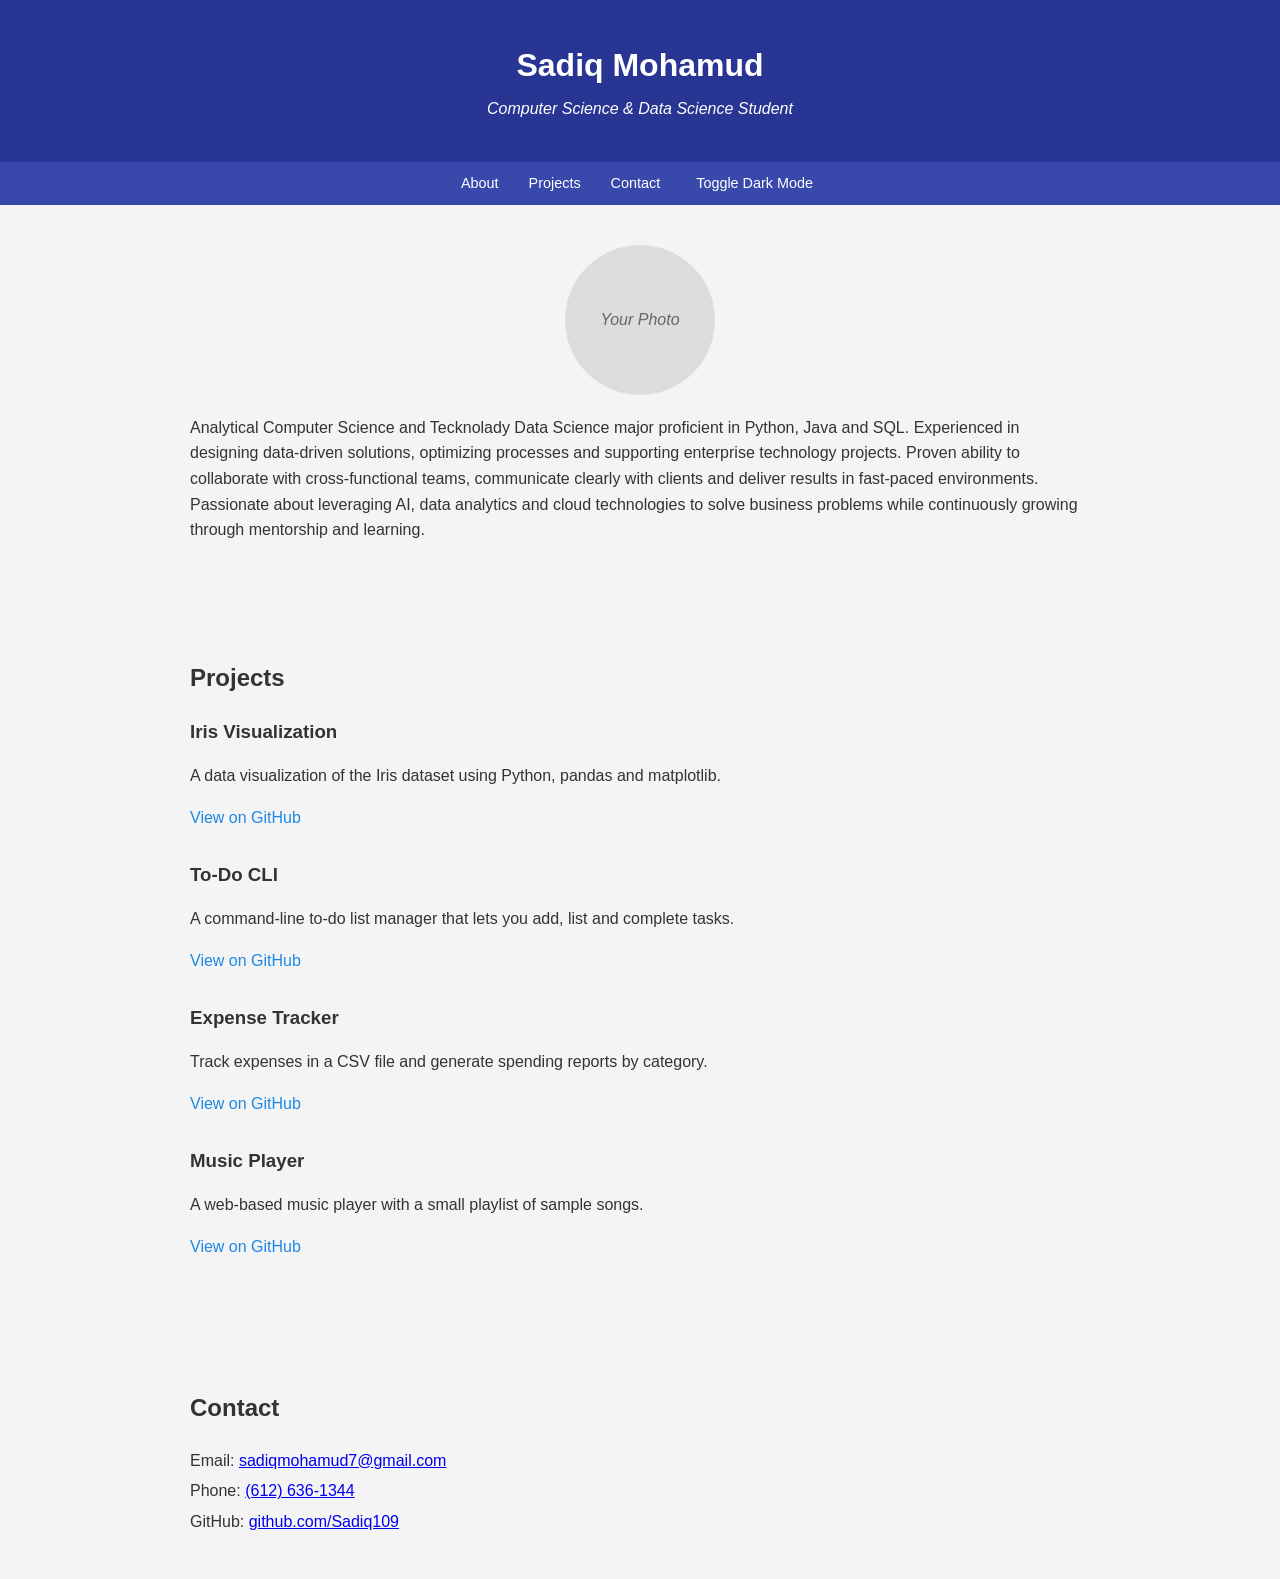
==== index.html @ 9833a5fb "Create index.html" ====
<!DOCTYPE html>
<html lang="en">
<head>
  <meta charset="UTF-8">
  <title>Sadiq Mohamud – Portfolio</title>
  <meta name="viewport" content="width=device-width, initial-scale=1">
  <style>
    body {
      margin: 0;
      font-family: Arial, sans-serif;
      background: #f4f4f4;
      color: #333;
      line-height: 1.6;
    }
    header {
      background: #283593;
      color: #fff;
      padding: 40px 20px;
      text-align: center;
    }
    header h1 {
      margin: 0;
      font-size: 2em;
    }
    header p {
      margin: 5px 0 0;
      font-style: italic;
    }
    nav {
      background: #3949ab;
      display: flex;
      flex-wrap: wrap;
      justify-content: center;
      padding: 10px 0;
    }
    nav a,
    nav button {
      color: #fff;
      margin: 0 15px;
      text-decoration: none;
      font-size: 0.9em;
      background: none;
      border: none;
      cursor: pointer;
    }
    nav button:hover,
    nav a:hover {
      text-decoration: underline;
    }
    section {
      padding: 40px 20px;
      max-width: 900px;
      margin: 0 auto;
    }
    #about .profile-photo {
      width: 150px;
      height: 150px;
      margin: 0 auto 20px;
      background: #ddd;
      border-radius: 50%;
      display: flex;
      align-items: center;
      justify-content: center;
      color: #666;
      font-style: italic;
    }
    #projects .project {
      margin-bottom: 30px;
    }
    #projects .project h3 {
      margin: 0 0 5px;
    }
    #projects .project a {
      color: #1e88e5;
      text-decoration: none;
    }
    #projects .project a:hover {
      text-decoration: underline;
    }
    #contact p {
      margin: 5px 0;
    }
    /* Dark mode styles */
    .dark-mode {
      background: #212121;
      color: #ddd;
    }
    .dark-mode header {
      background: #1a237e;
    }
    .dark-mode nav {
      background: #283593;
    }
    .dark-mode a {
      color: #90caf9;
    }
    .dark-mode .profile-photo {
      background: #444;
      color: #bbb;
    }
  </style>
</head>
<body>
  <header>
    <h1>Sadiq Mohamud</h1>
    <p>Computer Science & Data Science Student</p>
  </header>
  <nav>
    <a href="#about">About</a>
    <a href="#projects">Projects</a>
    <a href="#contact">Contact</a>
    <button id="toggle-theme">Toggle Dark Mode</button>
  </nav>
  <section id="about">
    <div class="profile-photo">Your Photo</div>
    <p>
      Analytical Computer Science and Tecknolady Data Science major proficient in Python, Java
      and SQL. Experienced in designing data-driven solutions, optimizing processes and
      supporting enterprise technology projects. Proven ability to collaborate with
      cross-functional teams, communicate clearly with clients and deliver results in
      fast-paced environments. Passionate about leveraging AI, data analytics and cloud
      technologies to solve business problems while continuously growing through mentorship
      and learning.
    </p>
  </section>
  <section id="projects">
    <h2>Projects</h2>
    <div class="project">
      <h3>Iris Visualization</h3>
      <p>A data visualization of the Iris dataset using Python, pandas and matplotlib.</p>
      <a href="https://github.com/Sadiq109/Sadiq-visualization" target="_blank" rel="noopener noreferrer">View on GitHub</a>
    </div>
    <div class="project">
      <h3>To-Do CLI</h3>
      <p>A command-line to-do list manager that lets you add, list and complete tasks.</p>
      <a href="https://github.com/Sadiq109/todo-cli" target="_blank" rel="noopener noreferrer">View on GitHub</a>
    </div>
    <div class="project">
      <h3>Expense Tracker</h3>
      <p>Track expenses in a CSV file and generate spending reports by category.</p>
      <a href="https://github.com/Sadiq109/expense-tracker" target="_blank" rel="noopener noreferrer">View on GitHub</a>
    </div>
    <div class="project">
      <h3>Music Player</h3>
      <p>A web-based music player with a small playlist of sample songs.</p>
      <a href="https://github.com/Sadiq109/music-player" target="_blank" rel="noopener noreferrer">View on GitHub</a>
    </div>
  </section>
  <section id="contact">
    <h2>Contact</h2>
    <p>Email: <a href="mailto:sadiqmohamud7@gmail.com">sadiqmohamud7@gmail.com</a></p>
    <p>Phone: <a href="tel:+16126361344">(612) 636-1344</a></p>
    <p>GitHub: <a href="https://github.com/Sadiq109" target="_blank" rel="noopener noreferrer">github.com/Sadiq109</a></p>
  </section>
  <script>
    // Toggle dark mode
    document.getElementById('toggle-theme').addEventListener('click', function() {
      document.body.classList.toggle('dark-mode');
    });
  </script>
</body>
</html>
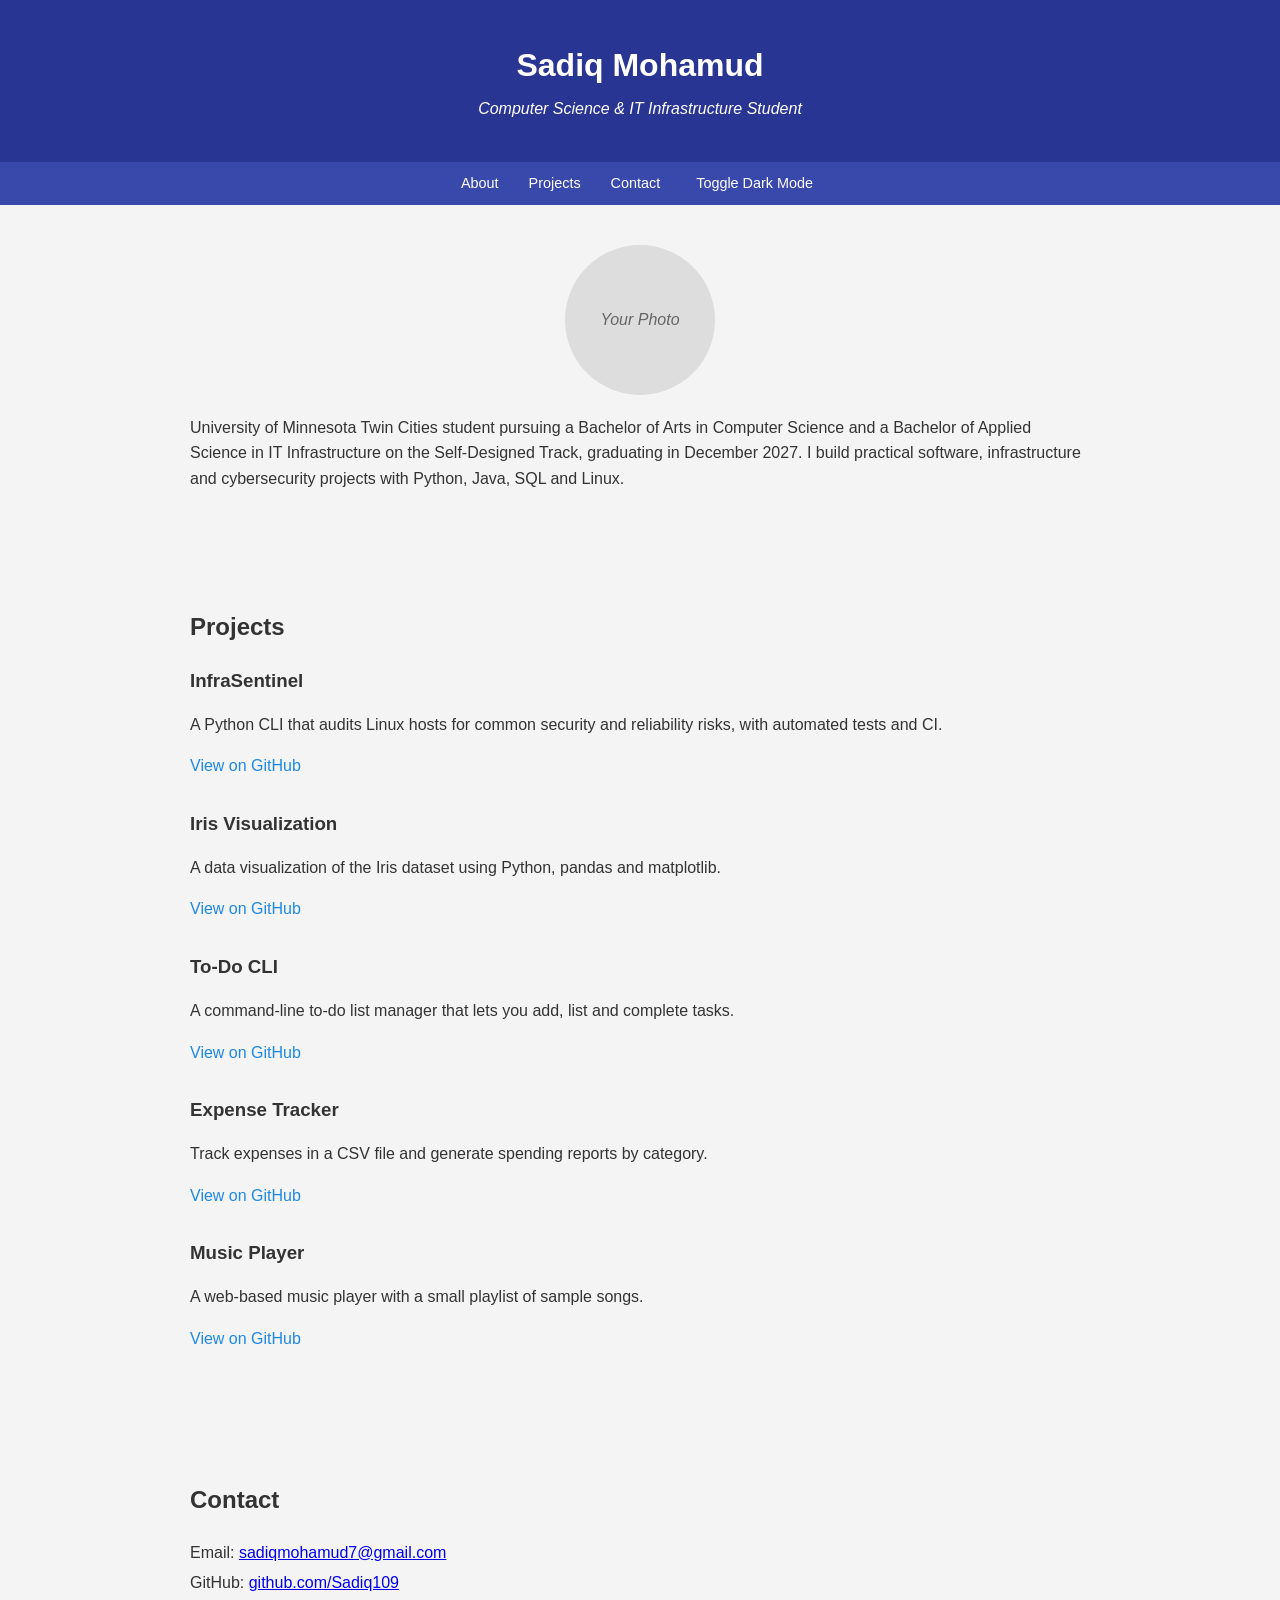
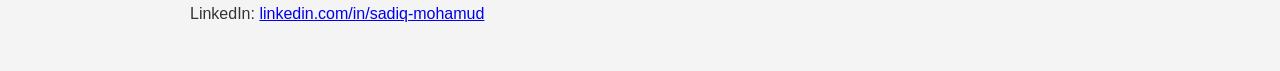
==== commit 01034e18: "Fix portfolio facts and privacy" ====
--- a/index.html
+++ b/index.html
@@ -103,7 +103,7 @@
 <body>
   <header>
     <h1>Sadiq Mohamud</h1>
-    <p>Computer Science & Data Science Student</p>
+    <p>Computer Science & IT Infrastructure Student</p>
   </header>
   <nav>
     <a href="#about">About</a>
@@ -114,17 +114,19 @@
   <section id="about">
     <div class="profile-photo">Your Photo</div>
     <p>
-      Analytical Computer Science and Tecknolady Data Science major proficient in Python, Java
-      and SQL. Experienced in designing data-driven solutions, optimizing processes and
-      supporting enterprise technology projects. Proven ability to collaborate with
-      cross-functional teams, communicate clearly with clients and deliver results in
-      fast-paced environments. Passionate about leveraging AI, data analytics and cloud
-      technologies to solve business problems while continuously growing through mentorship
-      and learning.
+      University of Minnesota Twin Cities student pursuing a Bachelor of Arts in Computer
+      Science and a Bachelor of Applied Science in IT Infrastructure on the Self-Designed Track,
+      graduating in December 2027. I build practical software, infrastructure and cybersecurity
+      projects with Python, Java, SQL and Linux.
     </p>
   </section>
   <section id="projects">
     <h2>Projects</h2>
+    <div class="project">
+      <h3>InfraSentinel</h3>
+      <p>A Python CLI that audits Linux hosts for common security and reliability risks, with automated tests and CI.</p>
+      <a href="https://github.com/Sadiq109/infrasentinel" target="_blank" rel="noopener noreferrer">View on GitHub</a>
+    </div>
     <div class="project">
       <h3>Iris Visualization</h3>
       <p>A data visualization of the Iris dataset using Python, pandas and matplotlib.</p>
@@ -149,8 +151,8 @@
   <section id="contact">
     <h2>Contact</h2>
     <p>Email: <a href="mailto:sadiqmohamud7@gmail.com">sadiqmohamud7@gmail.com</a></p>
-    <p>Phone: <a href="tel:+16126361344">(612) 636-1344</a></p>
     <p>GitHub: <a href="https://github.com/Sadiq109" target="_blank" rel="noopener noreferrer">github.com/Sadiq109</a></p>
+    <p>LinkedIn: <a href="https://www.linkedin.com/in/sadiq-mohamud/" target="_blank" rel="noopener noreferrer">linkedin.com/in/sadiq-mohamud</a></p>
   </section>
   <script>
     // Toggle dark mode
@@ -160,3 +162,4 @@
   </script>
 </body>
 </html>
+
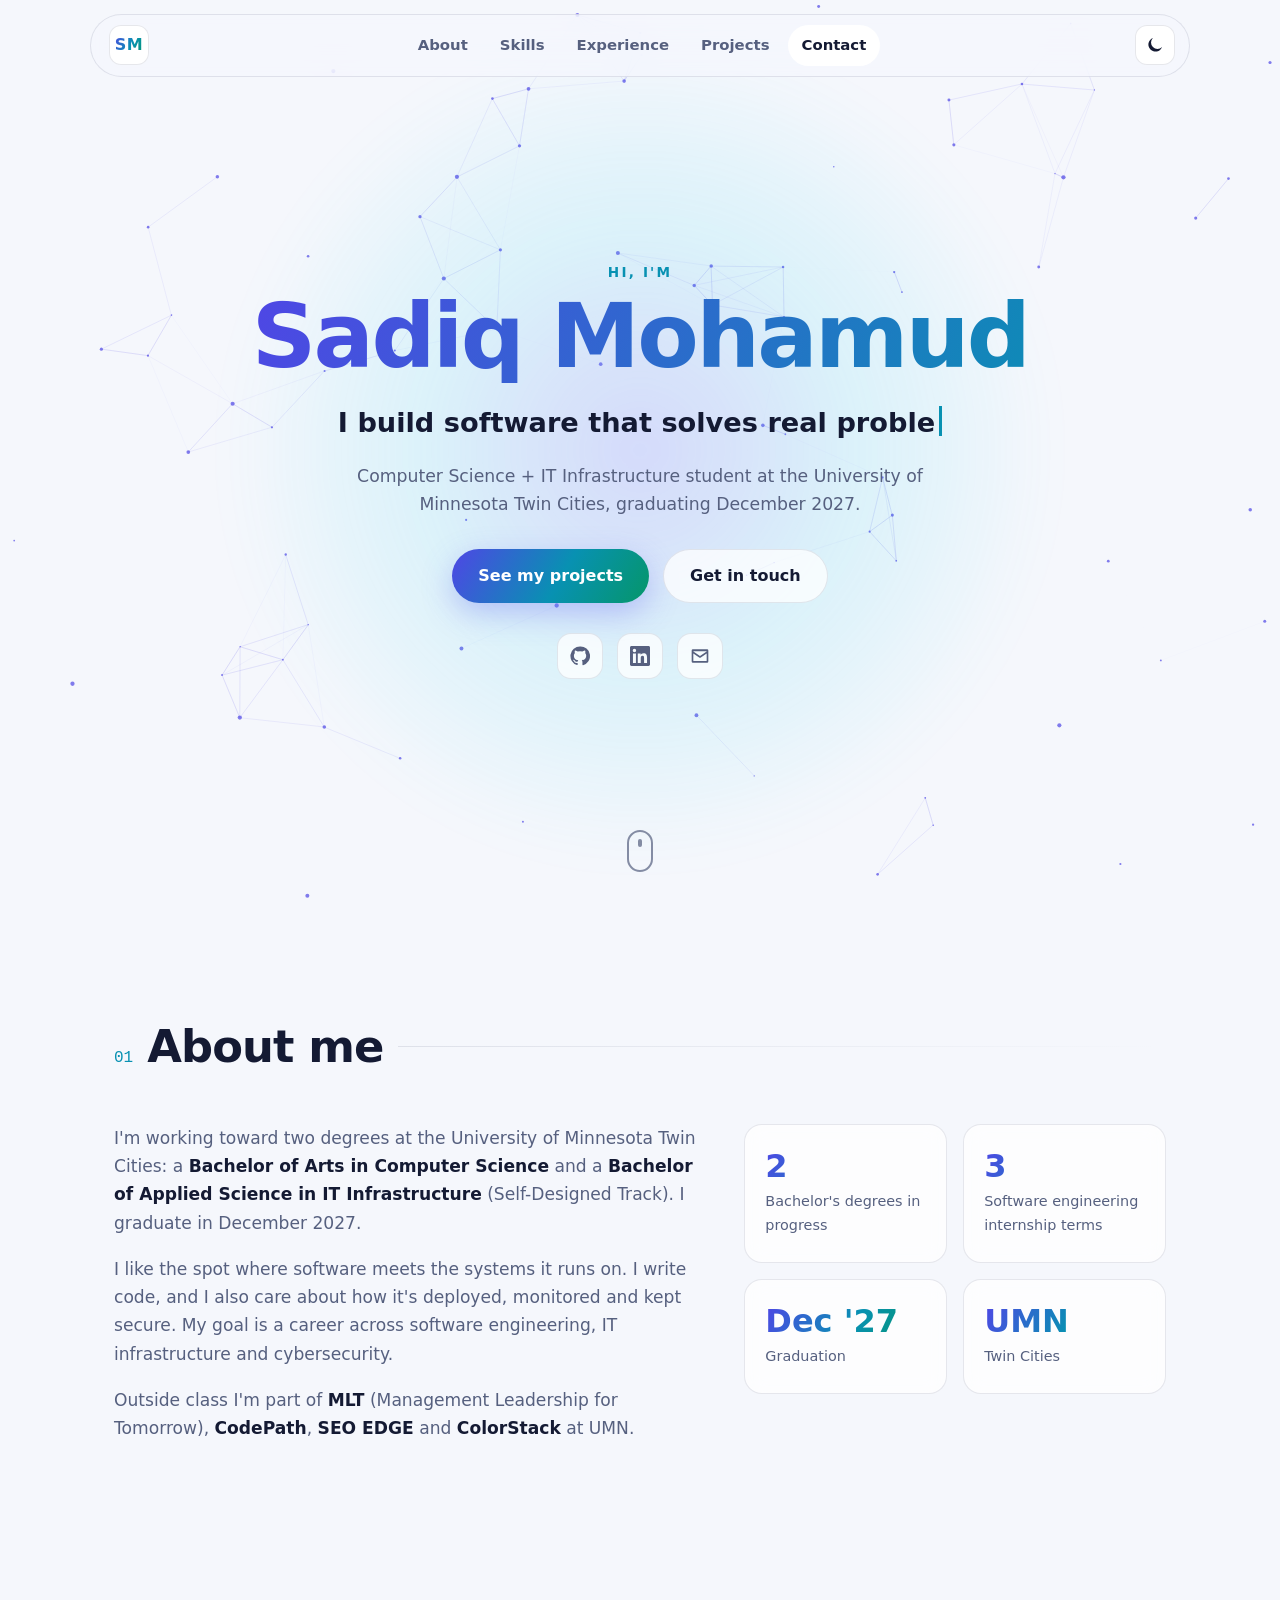
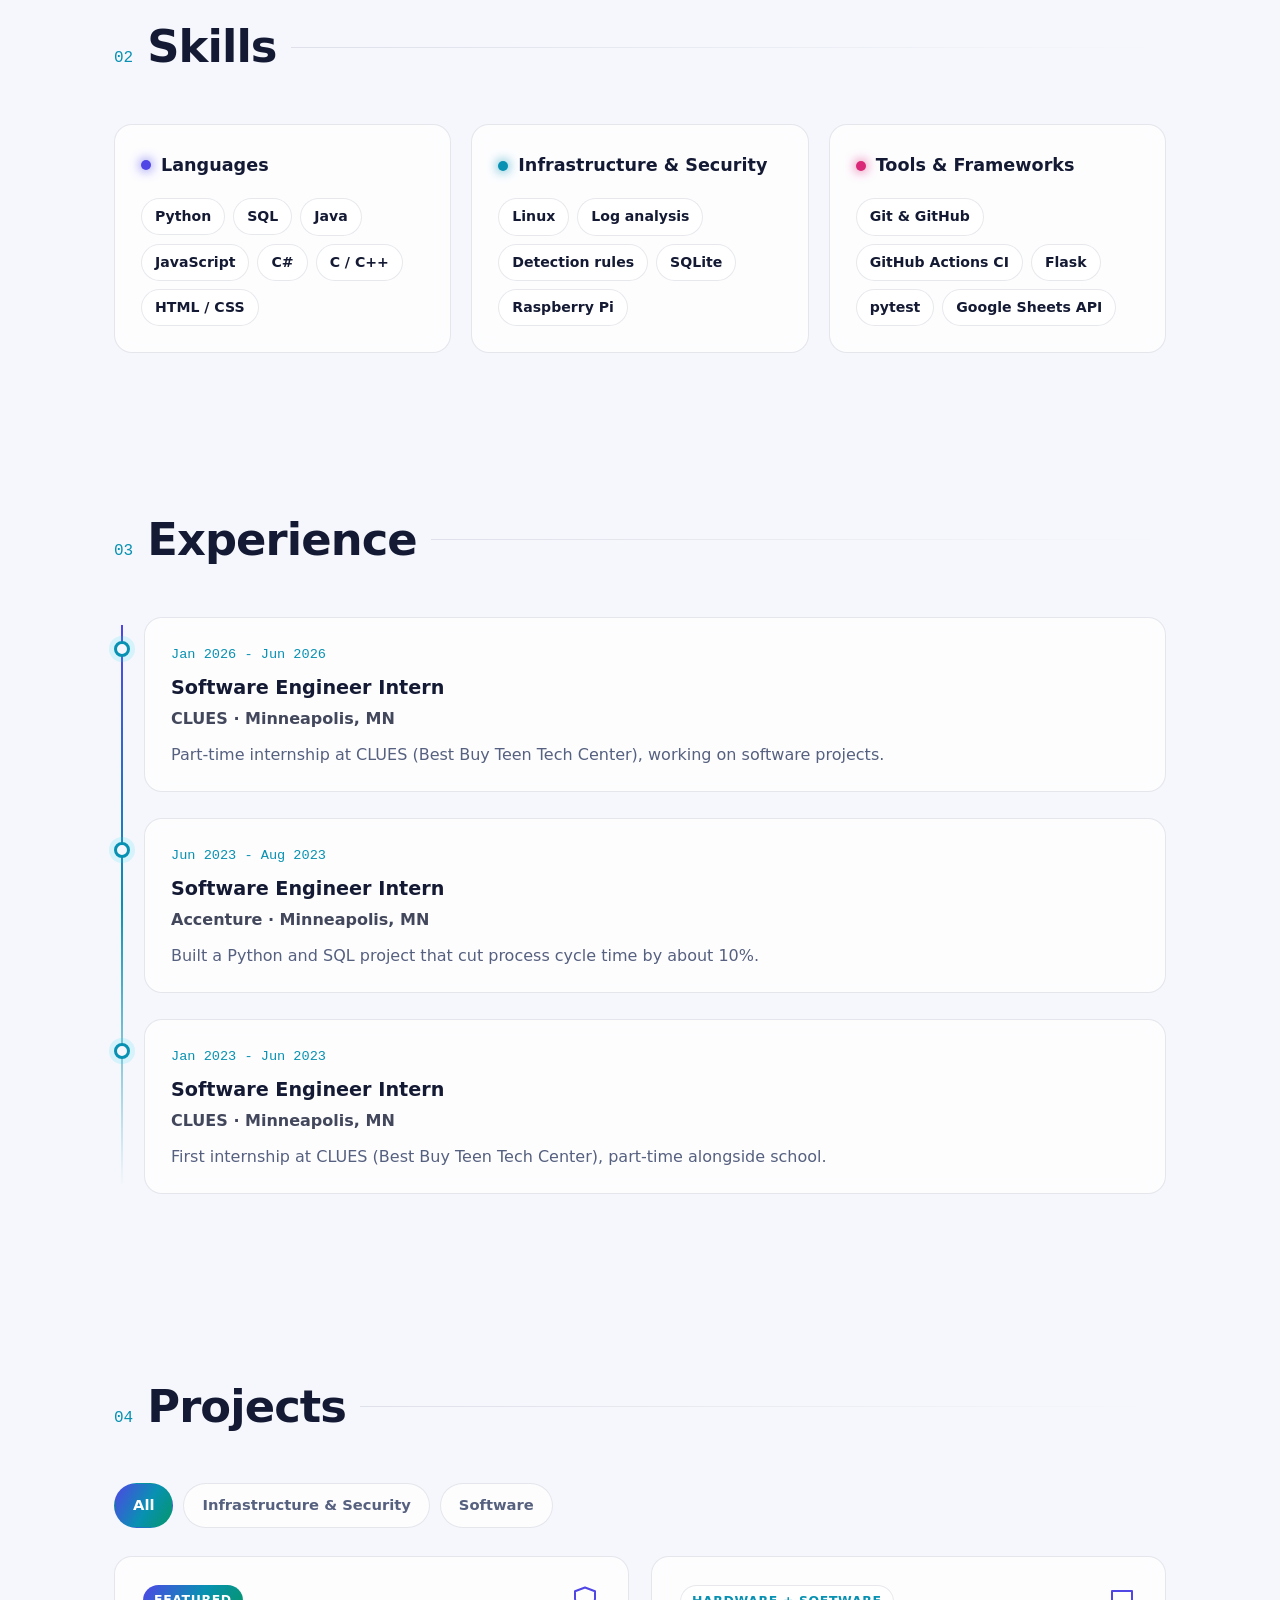
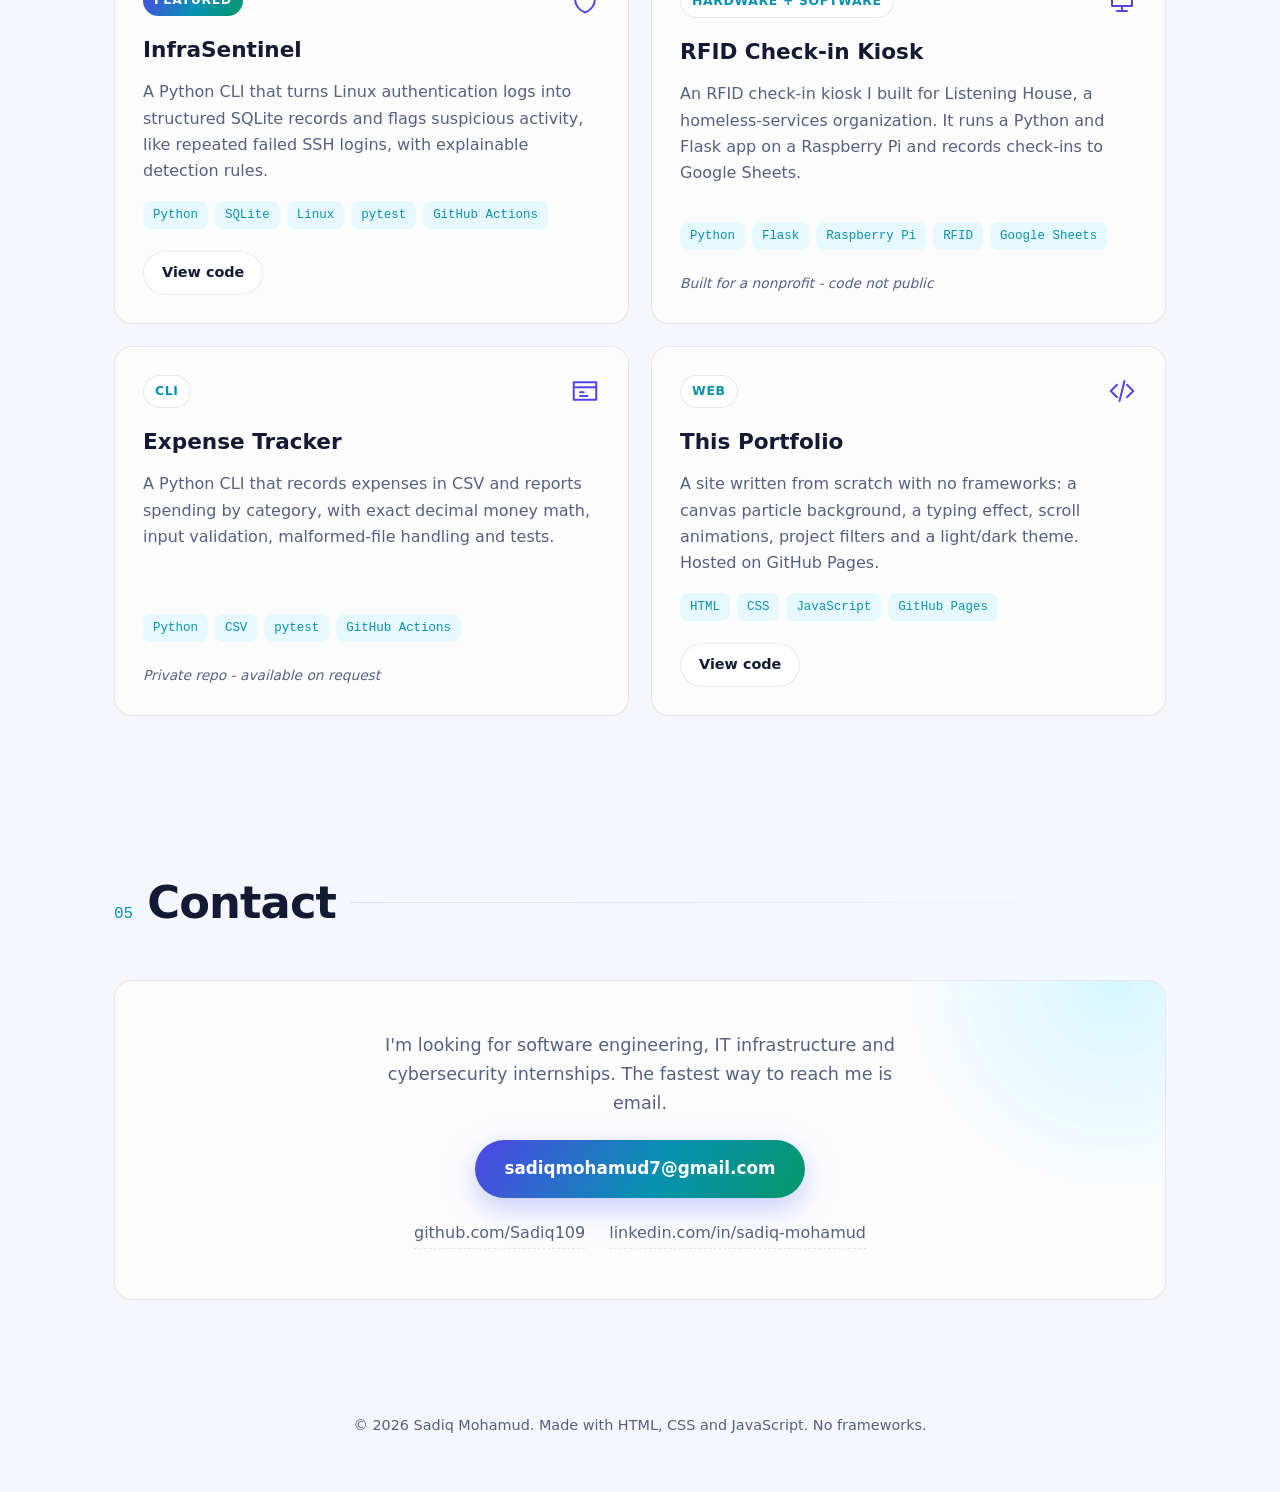
==== commit 78d599a5: "Restore file names after web upload" ====
--- a/index.html
+++ b/index.html
@@ -1,165 +1,233 @@
 <!DOCTYPE html>
-<html lang="en">
+<html lang="en" data-theme="dark">
 <head>
   <meta charset="UTF-8">
-  <title>Sadiq Mohamud – Portfolio</title>
   <meta name="viewport" content="width=device-width, initial-scale=1">
-  <style>
-    body {
-      margin: 0;
-      font-family: Arial, sans-serif;
-      background: #f4f4f4;
-      color: #333;
-      line-height: 1.6;
-    }
-    header {
-      background: #283593;
-      color: #fff;
-      padding: 40px 20px;
-      text-align: center;
-    }
-    header h1 {
-      margin: 0;
-      font-size: 2em;
-    }
-    header p {
-      margin: 5px 0 0;
-      font-style: italic;
-    }
-    nav {
-      background: #3949ab;
-      display: flex;
-      flex-wrap: wrap;
-      justify-content: center;
-      padding: 10px 0;
-    }
-    nav a,
-    nav button {
-      color: #fff;
-      margin: 0 15px;
-      text-decoration: none;
-      font-size: 0.9em;
-      background: none;
-      border: none;
-      cursor: pointer;
-    }
-    nav button:hover,
-    nav a:hover {
-      text-decoration: underline;
-    }
-    section {
-      padding: 40px 20px;
-      max-width: 900px;
-      margin: 0 auto;
-    }
-    #about .profile-photo {
-      width: 150px;
-      height: 150px;
-      margin: 0 auto 20px;
-      background: #ddd;
-      border-radius: 50%;
-      display: flex;
-      align-items: center;
-      justify-content: center;
-      color: #666;
-      font-style: italic;
-    }
-    #projects .project {
-      margin-bottom: 30px;
-    }
-    #projects .project h3 {
-      margin: 0 0 5px;
-    }
-    #projects .project a {
-      color: #1e88e5;
-      text-decoration: none;
-    }
-    #projects .project a:hover {
-      text-decoration: underline;
-    }
-    #contact p {
-      margin: 5px 0;
-    }
-    /* Dark mode styles */
-    .dark-mode {
-      background: #212121;
-      color: #ddd;
-    }
-    .dark-mode header {
-      background: #1a237e;
-    }
-    .dark-mode nav {
-      background: #283593;
-    }
-    .dark-mode a {
-      color: #90caf9;
-    }
-    .dark-mode .profile-photo {
-      background: #444;
-      color: #bbb;
-    }
-  </style>
+  <title>Sadiq Mohamud | Software, IT Infrastructure &amp; Security</title>
+  <meta name="description" content="Sadiq Mohamud - Computer Science and IT Infrastructure student at the University of Minnesota Twin Cities. Software, infrastructure and cybersecurity projects.">
+  <meta name="theme-color" content="#0b1020">
+  <meta property="og:type" content="website">
+  <meta property="og:title" content="Sadiq Mohamud | Software, IT Infrastructure &amp; Security">
+  <meta property="og:description" content="CS + IT Infrastructure student at UMN Twin Cities building practical software, infrastructure and security projects.">
+  <meta property="og:url" content="https://sadiq109.github.io/portfolio-website/">
+  <meta name="twitter:card" content="summary">
+  <link rel="icon" type="image/svg+xml" href="favicon.svg">
+  <link rel="stylesheet" href="styles.css">
+  <script>
+    (function () {
+      var saved = localStorage.getItem('theme');
+      var theme = saved || (window.matchMedia('(prefers-color-scheme: light)').matches ? 'light' : 'dark');
+      document.documentElement.setAttribute('data-theme', theme);
+      document.documentElement.classList.add('js');
+    })();
+  </script>
 </head>
 <body>
-  <header>
-    <h1>Sadiq Mohamud</h1>
-    <p>Computer Science & IT Infrastructure Student</p>
+  <div class="progress" id="progress"></div>
+
+  <header class="nav" id="nav">
+    <a class="brand" href="#home" aria-label="Back to top"><span>SM</span></a>
+    <nav class="nav-links" id="nav-links" aria-label="Main">
+      <a href="#about">About</a>
+      <a href="#skills">Skills</a>
+      <a href="#experience">Experience</a>
+      <a href="#projects">Projects</a>
+      <a href="#contact">Contact</a>
+    </nav>
+    <div class="nav-actions">
+      <button class="icon-btn" id="theme-toggle" type="button" aria-label="Switch color theme">
+        <svg class="sun" viewBox="0 0 24 24" aria-hidden="true"><circle cx="12" cy="12" r="4.5"/><path d="M12 1.5v3M12 19.5v3M1.5 12h3M19.5 12h3M4.6 4.6l2.1 2.1M17.3 17.3l2.1 2.1M4.6 19.4l2.1-2.1M17.3 6.7l2.1-2.1"/></svg>
+        <svg class="moon" viewBox="0 0 24 24" aria-hidden="true"><path d="M20.5 14.5A8.5 8.5 0 1 1 9.5 3.5a7 7 0 0 0 11 11z"/></svg>
+      </button>
+      <button class="icon-btn menu-btn" id="menu-toggle" type="button" aria-label="Open menu" aria-expanded="false">
+        <span></span><span></span><span></span>
+      </button>
+    </div>
   </header>
-  <nav>
-    <a href="#about">About</a>
-    <a href="#projects">Projects</a>
-    <a href="#contact">Contact</a>
-    <button id="toggle-theme">Toggle Dark Mode</button>
-  </nav>
-  <section id="about">
-    <div class="profile-photo">Your Photo</div>
-    <p>
-      University of Minnesota Twin Cities student pursuing a Bachelor of Arts in Computer
-      Science and a Bachelor of Applied Science in IT Infrastructure on the Self-Designed Track,
-      graduating in December 2027. I build practical software, infrastructure and cybersecurity
-      projects with Python, Java, SQL and Linux.
-    </p>
-  </section>
-  <section id="projects">
-    <h2>Projects</h2>
-    <div class="project">
-      <h3>InfraSentinel</h3>
-      <p>A Python CLI that audits Linux hosts for common security and reliability risks, with automated tests and CI.</p>
-      <a href="https://github.com/Sadiq109/infrasentinel" target="_blank" rel="noopener noreferrer">View on GitHub</a>
-    </div>
-    <div class="project">
-      <h3>Iris Visualization</h3>
-      <p>A data visualization of the Iris dataset using Python, pandas and matplotlib.</p>
-      <a href="https://github.com/Sadiq109/Sadiq-visualization" target="_blank" rel="noopener noreferrer">View on GitHub</a>
-    </div>
-    <div class="project">
-      <h3>To-Do CLI</h3>
-      <p>A command-line to-do list manager that lets you add, list and complete tasks.</p>
-      <a href="https://github.com/Sadiq109/todo-cli" target="_blank" rel="noopener noreferrer">View on GitHub</a>
-    </div>
-    <div class="project">
-      <h3>Expense Tracker</h3>
-      <p>Track expenses in a CSV file and generate spending reports by category.</p>
-      <a href="https://github.com/Sadiq109/expense-tracker" target="_blank" rel="noopener noreferrer">View on GitHub</a>
-    </div>
-    <div class="project">
-      <h3>Music Player</h3>
-      <p>A web-based music player with a small playlist of sample songs.</p>
-      <a href="https://github.com/Sadiq109/music-player" target="_blank" rel="noopener noreferrer">View on GitHub</a>
-    </div>
-  </section>
-  <section id="contact">
-    <h2>Contact</h2>
-    <p>Email: <a href="mailto:sadiqmohamud7@gmail.com">sadiqmohamud7@gmail.com</a></p>
-    <p>GitHub: <a href="https://github.com/Sadiq109" target="_blank" rel="noopener noreferrer">github.com/Sadiq109</a></p>
-    <p>LinkedIn: <a href="https://www.linkedin.com/in/sadiq-mohamud/" target="_blank" rel="noopener noreferrer">linkedin.com/in/sadiq-mohamud</a></p>
-  </section>
-  <script>
-    // Toggle dark mode
-    document.getElementById('toggle-theme').addEventListener('click', function() {
-      document.body.classList.toggle('dark-mode');
-    });
-  </script>
+
+  <main>
+    <section class="hero" id="home">
+      <canvas id="particles" aria-hidden="true"></canvas>
+      <div class="hero-glow" aria-hidden="true"></div>
+      <div class="hero-inner">
+        <p class="eyebrow reveal">Hi, I'm</p>
+        <h1 class="reveal">Sadiq Mohamud</h1>
+        <p class="typed-line reveal">I build <span id="typed" class="typed"></span><span class="caret" aria-hidden="true"></span></p>
+        <p class="hero-sub reveal">Computer Science + IT Infrastructure student at the University of Minnesota Twin Cities, graduating December 2027.</p>
+        <div class="hero-cta reveal">
+          <a class="btn primary" href="#projects">See my projects</a>
+          <a class="btn ghost" href="#contact">Get in touch</a>
+        </div>
+        <div class="hero-links reveal">
+          <a href="https://github.com/Sadiq109" target="_blank" rel="noopener noreferrer" aria-label="GitHub">
+            <svg viewBox="0 0 24 24" aria-hidden="true"><path d="M12 .5a11.5 11.5 0 0 0-3.64 22.41c.58.1.79-.25.79-.56v-2c-3.2.7-3.88-1.37-3.88-1.37-.52-1.33-1.28-1.69-1.28-1.69-1.05-.72.08-.7.08-.7 1.16.08 1.77 1.19 1.77 1.19 1.03 1.77 2.7 1.26 3.36.96.1-.75.4-1.26.73-1.55-2.55-.29-5.24-1.28-5.24-5.68 0-1.26.45-2.28 1.19-3.09-.12-.29-.52-1.46.11-3.05 0 0 .97-.31 3.17 1.18a11 11 0 0 1 5.77 0c2.2-1.49 3.17-1.18 3.17-1.18.63 1.59.23 2.76.11 3.05.74.81 1.19 1.83 1.19 3.09 0 4.41-2.69 5.38-5.26 5.67.41.36.78 1.06.78 2.14v3.17c0 .31.21.67.8.56A11.5 11.5 0 0 0 12 .5z"/></svg>
+          </a>
+          <a href="https://www.linkedin.com/in/sadiq-mohamud/" target="_blank" rel="noopener noreferrer" aria-label="LinkedIn">
+            <svg viewBox="0 0 24 24" aria-hidden="true"><path d="M20.45 20.45h-3.56v-5.57c0-1.33-.02-3.04-1.85-3.04-1.86 0-2.14 1.45-2.14 2.95v5.66H9.34V9h3.42v1.56h.05c.48-.9 1.64-1.85 3.37-1.85 3.6 0 4.27 2.37 4.27 5.46v6.28zM5.34 7.43a2.06 2.06 0 1 1 0-4.13 2.06 2.06 0 0 1 0 4.13zM7.12 20.45H3.56V9h3.56v11.45zM22.22 0H1.77C.79 0 0 .77 0 1.73v20.54C0 23.23.79 24 1.77 24h20.45c.98 0 1.78-.77 1.78-1.73V1.73C24 .77 23.2 0 22.22 0z"/></svg>
+          </a>
+          <a href="mailto:sadiqmohamud7@gmail.com" aria-label="Email">
+            <svg viewBox="0 0 24 24" aria-hidden="true"><path d="M2 5.5A1.5 1.5 0 0 1 3.5 4h17A1.5 1.5 0 0 1 22 5.5v13a1.5 1.5 0 0 1-1.5 1.5h-17A1.5 1.5 0 0 1 2 18.5v-13zm2 .9v.3l8 5.3 8-5.3v-.3H4zm16 2.7-7.45 4.93a1 1 0 0 1-1.1 0L4 9.1V18h16V9.1z"/></svg>
+          </a>
+        </div>
+      </div>
+      <a class="scroll-cue" href="#about" aria-label="Scroll to About"><span></span></a>
+    </section>
+
+    <section id="about" class="section">
+      <div class="section-head reveal">
+        <span class="section-num">01</span>
+        <h2>About me</h2>
+      </div>
+      <div class="about-grid">
+        <div class="about-text reveal">
+          <p>I'm working toward two degrees at the University of Minnesota Twin Cities: a <strong>Bachelor of Arts in Computer Science</strong> and a <strong>Bachelor of Applied Science in IT Infrastructure</strong> (Self-Designed Track). I graduate in December 2027.</p>
+          <p>I like the spot where software meets the systems it runs on. I write code, and I also care about how it's deployed, monitored and kept secure. My goal is a career across software engineering, IT infrastructure and cybersecurity.</p>
+          <p>Outside class I'm part of <strong>MLT</strong> (Management Leadership for Tomorrow), <strong>CodePath</strong>, <strong>SEO EDGE</strong> and <strong>ColorStack</strong> at UMN.</p>
+        </div>
+        <div class="stats reveal">
+          <div class="stat glass"><span class="stat-num" data-count="2">0</span><span class="stat-label">Bachelor's degrees in progress</span></div>
+          <div class="stat glass"><span class="stat-num" data-count="3">0</span><span class="stat-label">Software engineering internship terms</span></div>
+          <div class="stat glass"><span class="stat-num">Dec '27</span><span class="stat-label">Graduation</span></div>
+          <div class="stat glass"><span class="stat-num">UMN</span><span class="stat-label">Twin Cities</span></div>
+        </div>
+      </div>
+    </section>
+
+    <section id="skills" class="section">
+      <div class="section-head reveal">
+        <span class="section-num">02</span>
+        <h2>Skills</h2>
+      </div>
+      <div class="skills-grid">
+        <div class="skill-card glass reveal">
+          <h3><span class="dot d1"></span>Languages</h3>
+          <ul class="chips"><li>Python</li><li>SQL</li><li>Java</li><li>JavaScript</li><li>C#</li><li>C / C++</li><li>HTML / CSS</li></ul>
+        </div>
+        <div class="skill-card glass reveal">
+          <h3><span class="dot d2"></span>Infrastructure &amp; Security</h3>
+          <ul class="chips"><li>Linux</li><li>Log analysis</li><li>Detection rules</li><li>SQLite</li><li>Raspberry Pi</li></ul>
+        </div>
+        <div class="skill-card glass reveal">
+          <h3><span class="dot d3"></span>Tools &amp; Frameworks</h3>
+          <ul class="chips"><li>Git &amp; GitHub</li><li>GitHub Actions CI</li><li>Flask</li><li>pytest</li><li>Google Sheets API</li></ul>
+        </div>
+      </div>
+    </section>
+
+    <section id="experience" class="section">
+      <div class="section-head reveal">
+        <span class="section-num">03</span>
+        <h2>Experience</h2>
+      </div>
+      <ol class="timeline">
+        <li class="t-item reveal">
+          <div class="t-dot"></div>
+          <div class="t-card glass">
+            <span class="t-date">Jan 2026 - Jun 2026</span>
+            <h3>Software Engineer Intern</h3>
+            <p class="t-org">CLUES &middot; Minneapolis, MN</p>
+            <p>Part-time internship at CLUES (Best Buy Teen Tech Center), working on software projects.</p>
+          </div>
+        </li>
+        <li class="t-item reveal">
+          <div class="t-dot"></div>
+          <div class="t-card glass">
+            <span class="t-date">Jun 2023 - Aug 2023</span>
+            <h3>Software Engineer Intern</h3>
+            <p class="t-org">Accenture &middot; Minneapolis, MN</p>
+            <p>Built a Python and SQL project that cut process cycle time by about 10%.</p>
+          </div>
+        </li>
+        <li class="t-item reveal">
+          <div class="t-dot"></div>
+          <div class="t-card glass">
+            <span class="t-date">Jan 2023 - Jun 2023</span>
+            <h3>Software Engineer Intern</h3>
+            <p class="t-org">CLUES &middot; Minneapolis, MN</p>
+            <p>First internship at CLUES (Best Buy Teen Tech Center), part-time alongside school.</p>
+          </div>
+        </li>
+      </ol>
+    </section>
+
+    <section id="projects" class="section">
+      <div class="section-head reveal">
+        <span class="section-num">04</span>
+        <h2>Projects</h2>
+      </div>
+      <div class="filters reveal" role="group" aria-label="Filter projects">
+        <button class="filter active" type="button" data-filter="all">All</button>
+        <button class="filter" type="button" data-filter="security">Infrastructure &amp; Security</button>
+        <button class="filter" type="button" data-filter="software">Software</button>
+      </div>
+      <div class="projects-grid" id="projects-grid">
+        <article class="project glass tilt reveal" data-cat="security">
+          <div class="p-top">
+            <span class="p-badge">Featured</span>
+            <svg class="p-icon" viewBox="0 0 24 24" aria-hidden="true"><path d="M12 2 4 5v6c0 5 3.4 9.5 8 11 4.6-1.5 8-6 8-11V5l-8-3z"/></svg>
+          </div>
+          <h3>InfraSentinel</h3>
+          <p>A Python CLI that turns Linux authentication logs into structured SQLite records and flags suspicious activity, like repeated failed SSH logins, with explainable detection rules.</p>
+          <ul class="tags"><li>Python</li><li>SQLite</li><li>Linux</li><li>pytest</li><li>GitHub Actions</li></ul>
+          <div class="p-links">
+            <a class="btn small" href="https://github.com/Sadiq109/infrasentinel" target="_blank" rel="noopener noreferrer">View code</a>
+          </div>
+        </article>
+        <article class="project glass tilt reveal" data-cat="software security">
+          <div class="p-top">
+            <span class="p-badge alt">Hardware + Software</span>
+            <svg class="p-icon" viewBox="0 0 24 24" aria-hidden="true"><path d="M4 4h16v12H4zM8 20h8M12 16v4"/></svg>
+          </div>
+          <h3>RFID Check-in Kiosk</h3>
+          <p>An RFID check-in kiosk I built for Listening House, a homeless-services organization. It runs a Python and Flask app on a Raspberry Pi and records check-ins to Google Sheets.</p>
+          <ul class="tags"><li>Python</li><li>Flask</li><li>Raspberry Pi</li><li>RFID</li><li>Google Sheets</li></ul>
+          <div class="p-links"><span class="p-note">Built for a nonprofit - code not public</span></div>
+        </article>
+        <article class="project glass tilt reveal" data-cat="software">
+          <div class="p-top">
+            <span class="p-badge alt">CLI</span>
+            <svg class="p-icon" viewBox="0 0 24 24" aria-hidden="true"><path d="M3 5h18v14H3zM3 9h18M8 13h3M8 16h6"/></svg>
+          </div>
+          <h3>Expense Tracker</h3>
+          <p>A Python CLI that records expenses in CSV and reports spending by category, with exact decimal money math, input validation, malformed-file handling and tests.</p>
+          <ul class="tags"><li>Python</li><li>CSV</li><li>pytest</li><li>GitHub Actions</li></ul>
+          <div class="p-links"><span class="p-note">Private repo - available on request</span></div>
+        </article>
+        <article class="project glass tilt reveal" data-cat="software">
+          <div class="p-top">
+            <span class="p-badge alt">Web</span>
+            <svg class="p-icon" viewBox="0 0 24 24" aria-hidden="true"><path d="m8 7-5 5 5 5M16 7l5 5-5 5M14 4l-4 16"/></svg>
+          </div>
+          <h3>This Portfolio</h3>
+          <p>A site written from scratch with no frameworks: a canvas particle background, a typing effect, scroll animations, project filters and a light/dark theme. Hosted on GitHub Pages.</p>
+          <ul class="tags"><li>HTML</li><li>CSS</li><li>JavaScript</li><li>GitHub Pages</li></ul>
+          <div class="p-links">
+            <a class="btn small" href="https://github.com/Sadiq109/portfolio-website" target="_blank" rel="noopener noreferrer">View code</a>
+          </div>
+        </article>
+      </div>
+    </section>
+
+    <section id="contact" class="section">
+      <div class="section-head reveal">
+        <span class="section-num">05</span>
+        <h2>Contact</h2>
+      </div>
+      <div class="contact-card glass reveal">
+        <p class="contact-lead">I'm looking for software engineering, IT infrastructure and cybersecurity internships. The fastest way to reach me is email.</p>
+        <a class="btn primary big" href="mailto:sadiqmohamud7@gmail.com">sadiqmohamud7@gmail.com</a>
+        <div class="contact-links">
+          <a href="https://github.com/Sadiq109" target="_blank" rel="noopener noreferrer">github.com/Sadiq109</a>
+          <a href="https://www.linkedin.com/in/sadiq-mohamud/" target="_blank" rel="noopener noreferrer">linkedin.com/in/sadiq-mohamud</a>
+        </div>
+      </div>
+    </section>
+  </main>
+
+  <footer class="footer">
+    <p>&copy; <span id="year">2026</span> Sadiq Mohamud. Made with HTML, CSS and JavaScript. No frameworks.</p>
+  </footer>
+
+  <script src="script.js"></script>
 </body>
 </html>
-
--- a/styles.css
+++ b/styles.css
@@ -0,0 +1,278 @@
+:root {
+  --bg: #0b1020;
+  --bg-2: #111831;
+  --surface: rgba(255, 255, 255, 0.05);
+  --surface-strong: rgba(255, 255, 255, 0.09);
+  --border: rgba(255, 255, 255, 0.10);
+  --text: #e6e9f5;
+  --muted: #9aa3c0;
+  --accent: #818cf8;
+  --accent-2: #22d3ee;
+  --accent-3: #f472b6;
+  --grad: linear-gradient(120deg, #818cf8 0%, #22d3ee 55%, #34d399 100%);
+  --shadow: 0 20px 50px rgba(0, 0, 0, 0.35);
+  --nav-bg: rgba(11, 16, 32, 0.6);
+  --radius: 18px;
+}
+[data-theme="light"] {
+  --bg: #f5f7fc;
+  --bg-2: #eaeefa;
+  --surface: rgba(255, 255, 255, 0.75);
+  --surface-strong: rgba(255, 255, 255, 0.95);
+  --border: rgba(20, 30, 70, 0.10);
+  --text: #141a33;
+  --muted: #56607f;
+  --accent: #4f46e5;
+  --accent-2: #0891b2;
+  --accent-3: #db2777;
+  --grad: linear-gradient(120deg, #4f46e5 0%, #0891b2 55%, #059669 100%);
+  --shadow: 0 18px 40px rgba(30, 40, 90, 0.12);
+  --nav-bg: rgba(245, 247, 252, 0.7);
+}
+
+* { box-sizing: border-box; }
+html { scroll-behavior: smooth; scroll-padding-top: 80px; }
+body {
+  margin: 0;
+  font-family: "Inter", "Segoe UI", system-ui, -apple-system, Roboto, Helvetica, Arial, sans-serif;
+  background: var(--bg);
+  color: var(--text);
+  line-height: 1.65;
+  -webkit-font-smoothing: antialiased;
+  transition: background 0.4s ease, color 0.4s ease;
+  overflow-x: hidden;
+}
+a { color: inherit; }
+strong { color: var(--text); font-weight: 650; }
+
+.progress {
+  position: fixed; top: 0; left: 0; height: 3px; width: 0;
+  background: var(--grad); z-index: 100;
+}
+
+/* Nav */
+.nav {
+  position: fixed; top: 14px; left: 50%; transform: translateX(-50%);
+  width: min(1100px, calc(100% - 28px));
+  display: flex; align-items: center; justify-content: space-between;
+  padding: 10px 14px 10px 18px;
+  background: var(--nav-bg);
+  backdrop-filter: blur(14px) saturate(160%);
+  -webkit-backdrop-filter: blur(14px) saturate(160%);
+  border: 1px solid var(--border);
+  border-radius: 999px;
+  z-index: 50;
+  transition: box-shadow 0.3s ease, top 0.3s ease;
+}
+.nav.scrolled { box-shadow: var(--shadow); top: 10px; }
+.brand {
+  font-weight: 800; letter-spacing: 0.04em; text-decoration: none;
+  display: grid; place-items: center; width: 40px; height: 40px; border-radius: 12px;
+  background: var(--surface-strong); border: 1px solid var(--border);
+}
+.brand span { background: var(--grad); -webkit-background-clip: text; background-clip: text; color: transparent; }
+.nav-links { display: flex; gap: 4px; }
+.nav-links a {
+  position: relative; text-decoration: none; color: var(--muted);
+  font-size: 0.93rem; font-weight: 550; padding: 8px 14px; border-radius: 999px;
+  transition: color 0.2s ease, background 0.2s ease;
+}
+.nav-links a:hover { color: var(--text); }
+.nav-links a.active { color: var(--text); background: var(--surface-strong); }
+.nav-actions { display: flex; gap: 8px; align-items: center; }
+.icon-btn {
+  width: 40px; height: 40px; border-radius: 12px; border: 1px solid var(--border);
+  background: var(--surface-strong); color: var(--text); cursor: pointer;
+  display: grid; place-items: center; transition: transform 0.2s ease;
+}
+.icon-btn:hover { transform: translateY(-2px); }
+.icon-btn svg { width: 20px; height: 20px; fill: none; stroke: currentColor; stroke-width: 1.8; stroke-linecap: round; }
+.icon-btn .moon { fill: currentColor; stroke: none; }
+[data-theme="dark"] .icon-btn .moon { display: none; }
+[data-theme="light"] .icon-btn .sun { display: none; }
+.menu-btn { display: none; flex-direction: column; gap: 4px; }
+.menu-btn span { display: block; width: 18px; height: 2px; background: currentColor; border-radius: 2px; transition: transform 0.25s ease, opacity 0.25s ease; }
+.menu-btn[aria-expanded="true"] span:nth-child(1) { transform: translateY(6px) rotate(45deg); }
+.menu-btn[aria-expanded="true"] span:nth-child(2) { opacity: 0; }
+.menu-btn[aria-expanded="true"] span:nth-child(3) { transform: translateY(-6px) rotate(-45deg); }
+
+/* Hero */
+.hero {
+  position: relative; min-height: 100vh; min-height: 100svh;
+  display: grid; place-items: center; text-align: center;
+  padding: 120px 20px 80px; overflow: hidden;
+}
+#particles { position: absolute; inset: 0; width: 100%; height: 100%; }
+.hero-glow {
+  position: absolute; width: 900px; height: 900px; max-width: 160vw;
+  background: radial-gradient(circle, rgba(129, 140, 248, 0.28) 0%, rgba(34, 211, 238, 0.12) 35%, transparent 65%);
+  filter: blur(20px); animation: float 14s ease-in-out infinite; pointer-events: none;
+}
+@keyframes float {
+  0%, 100% { transform: translate(-6%, -4%) scale(1); }
+  50% { transform: translate(6%, 5%) scale(1.08); }
+}
+.hero-inner { position: relative; max-width: 820px; }
+.eyebrow { color: var(--accent-2); font-weight: 650; letter-spacing: 0.16em; text-transform: uppercase; font-size: 0.85rem; margin: 0 0 8px; }
+.hero h1 {
+  font-size: clamp(2.8rem, 8vw, 5.6rem); line-height: 1.02; margin: 0 0 18px; letter-spacing: -0.03em;
+  background: var(--grad); background-size: 200% 200%;
+  -webkit-background-clip: text; background-clip: text; color: transparent;
+  animation: shimmer 8s ease-in-out infinite;
+}
+@keyframes shimmer { 0%, 100% { background-position: 0% 50%; } 50% { background-position: 100% 50%; } }
+.typed-line { font-size: clamp(1.2rem, 3vw, 1.7rem); font-weight: 600; margin: 0 0 16px; min-height: 1.6em; }
+.typed { color: var(--text); }
+.caret { display: inline-block; width: 3px; height: 1.1em; background: var(--accent-2); margin-left: 4px; vertical-align: -0.15em; animation: blink 1s steps(1) infinite; }
+@keyframes blink { 50% { opacity: 0; } }
+.hero-sub { color: var(--muted); font-size: 1.08rem; max-width: 620px; margin: 0 auto 30px; }
+.hero-cta { display: flex; gap: 14px; justify-content: center; flex-wrap: wrap; }
+.hero-links { display: flex; gap: 14px; justify-content: center; margin-top: 30px; }
+.hero-links a {
+  width: 46px; height: 46px; border-radius: 14px; display: grid; place-items: center;
+  background: var(--surface); border: 1px solid var(--border); color: var(--muted);
+  transition: transform 0.25s ease, color 0.25s ease, border-color 0.25s ease;
+}
+.hero-links a:hover { transform: translateY(-4px); color: var(--text); border-color: var(--accent); }
+.hero-links svg { width: 20px; height: 20px; fill: currentColor; }
+.scroll-cue { position: absolute; bottom: 28px; left: 50%; transform: translateX(-50%); width: 26px; height: 42px; border: 2px solid var(--muted); border-radius: 14px; opacity: 0.7; }
+.scroll-cue span { position: absolute; top: 7px; left: 50%; width: 4px; height: 8px; margin-left: -2px; border-radius: 2px; background: var(--muted); animation: cue 1.8s ease-in-out infinite; }
+@keyframes cue { 0% { opacity: 0; transform: translateY(0); } 40% { opacity: 1; } 100% { opacity: 0; transform: translateY(14px); } }
+
+/* Buttons */
+.btn {
+  display: inline-flex; align-items: center; justify-content: center; gap: 8px;
+  padding: 13px 26px; border-radius: 999px; font-weight: 650; text-decoration: none;
+  border: 1px solid var(--border); transition: transform 0.25s ease, box-shadow 0.25s ease, background 0.25s ease;
+}
+.btn:hover { transform: translateY(-3px); }
+.btn.primary { background: var(--grad); color: #fff; border: none; box-shadow: 0 10px 30px rgba(99, 102, 241, 0.35); }
+.btn.primary:hover { box-shadow: 0 14px 38px rgba(34, 211, 238, 0.35); }
+.btn.ghost { background: var(--surface); color: var(--text); }
+.btn.small { padding: 9px 18px; font-size: 0.9rem; background: var(--surface-strong); color: var(--text); }
+.btn.big { font-size: 1.05rem; padding: 15px 30px; word-break: break-all; }
+
+/* Sections */
+.section { max-width: 1100px; margin: 0 auto; padding: 110px 24px 40px; }
+.section-head { display: flex; align-items: baseline; gap: 14px; margin-bottom: 40px; }
+.section-head h2 { font-size: clamp(2rem, 4.5vw, 2.8rem); margin: 0; letter-spacing: -0.02em; }
+.section-num { font-family: ui-monospace, "SFMono-Regular", Menlo, Consolas, monospace; color: var(--accent-2); font-size: 1rem; }
+.section-head::after { content: ""; flex: 1; height: 1px; background: linear-gradient(90deg, var(--border), transparent); align-self: center; }
+.glass {
+  background: var(--surface); border: 1px solid var(--border); border-radius: var(--radius);
+  backdrop-filter: blur(10px); -webkit-backdrop-filter: blur(10px);
+}
+
+/* About */
+.about-grid { display: grid; grid-template-columns: 1.4fr 1fr; gap: 40px; align-items: start; }
+.about-text p { color: var(--muted); font-size: 1.07rem; margin: 0 0 18px; }
+.stats { display: grid; grid-template-columns: 1fr 1fr; gap: 16px; }
+.stat { padding: 24px 20px; display: flex; flex-direction: column; gap: 6px; transition: transform 0.3s ease, border-color 0.3s ease; }
+.stat:hover { transform: translateY(-4px); border-color: var(--accent); }
+.stat-num { font-size: 2rem; font-weight: 800; background: var(--grad); -webkit-background-clip: text; background-clip: text; color: transparent; line-height: 1.1; }
+.stat-label { color: var(--muted); font-size: 0.9rem; }
+
+/* Skills */
+.skills-grid { display: grid; grid-template-columns: repeat(3, 1fr); gap: 20px; }
+.skill-card { padding: 26px; transition: transform 0.3s ease, border-color 0.3s ease; }
+.skill-card:hover { transform: translateY(-6px); border-color: var(--accent); }
+.skill-card h3 { margin: 0 0 18px; font-size: 1.1rem; display: flex; align-items: center; gap: 10px; }
+.dot { width: 10px; height: 10px; border-radius: 50%; }
+.d1 { background: var(--accent); box-shadow: 0 0 12px var(--accent); }
+.d2 { background: var(--accent-2); box-shadow: 0 0 12px var(--accent-2); }
+.d3 { background: var(--accent-3); box-shadow: 0 0 12px var(--accent-3); }
+.chips { list-style: none; padding: 0; margin: 0; display: flex; flex-wrap: wrap; gap: 8px; }
+.chips li {
+  padding: 6px 13px; border-radius: 999px; font-size: 0.88rem; font-weight: 550;
+  background: var(--surface-strong); border: 1px solid var(--border);
+  transition: transform 0.2s ease, border-color 0.2s ease;
+}
+.chips li:hover { transform: translateY(-2px); border-color: var(--accent-2); }
+
+/* Timeline */
+.timeline { list-style: none; margin: 0; padding: 0 0 0 30px; position: relative; }
+.timeline::before { content: ""; position: absolute; left: 7px; top: 8px; bottom: 8px; width: 2px; background: linear-gradient(var(--accent), var(--accent-2), transparent); }
+.t-item { position: relative; margin-bottom: 26px; }
+.t-dot { position: absolute; left: -30px; top: 24px; width: 16px; height: 16px; border-radius: 50%; background: var(--bg); border: 3px solid var(--accent-2); box-shadow: 0 0 0 5px rgba(34, 211, 238, 0.15); }
+.t-card { padding: 22px 26px; transition: transform 0.3s ease, border-color 0.3s ease; }
+.t-card:hover { transform: translateX(6px); border-color: var(--accent); }
+.t-date { font-family: ui-monospace, Menlo, Consolas, monospace; font-size: 0.85rem; color: var(--accent-2); }
+.t-card h3 { margin: 6px 0 2px; font-size: 1.2rem; }
+.t-org { margin: 0 0 10px; color: var(--text); opacity: 0.8; font-weight: 550; }
+.t-card p:last-child { margin: 0; color: var(--muted); }
+
+/* Projects */
+.filters { display: flex; flex-wrap: wrap; gap: 10px; margin-bottom: 28px; }
+.filter {
+  padding: 9px 18px; border-radius: 999px; border: 1px solid var(--border);
+  background: var(--surface); color: var(--muted); font: inherit; font-weight: 600; font-size: 0.92rem; cursor: pointer;
+  transition: all 0.25s ease;
+}
+.filter:hover { color: var(--text); }
+.filter.active { background: var(--grad); color: #fff; border-color: transparent; }
+.projects-grid { display: grid; grid-template-columns: repeat(2, 1fr); gap: 22px; }
+.project {
+  padding: 28px; display: flex; flex-direction: column; gap: 12px; position: relative; overflow: hidden;
+  transform-style: preserve-3d; transition: transform 0.2s ease-out, border-color 0.3s ease, opacity 0.35s ease;
+  will-change: transform;
+}
+.project::before {
+  content: ""; position: absolute; inset: 0; pointer-events: none; opacity: 0; transition: opacity 0.3s ease;
+  background: radial-gradient(400px circle at var(--mx, 50%) var(--my, 50%), rgba(129, 140, 248, 0.18), transparent 45%);
+}
+.project:hover { border-color: var(--accent); }
+.project:hover::before { opacity: 1; }
+.project.hide { display: none; }
+.p-top { display: flex; justify-content: space-between; align-items: center; }
+.p-badge { font-size: 0.78rem; font-weight: 700; letter-spacing: 0.05em; text-transform: uppercase; padding: 5px 11px; border-radius: 999px; background: var(--grad); color: #fff; }
+.p-badge.alt { background: var(--surface-strong); color: var(--accent-2); border: 1px solid var(--border); }
+.p-icon { width: 30px; height: 30px; fill: none; stroke: var(--accent); stroke-width: 1.6; stroke-linecap: round; stroke-linejoin: round; }
+.project h3 { margin: 4px 0 0; font-size: 1.35rem; }
+.project > p { margin: 0; color: var(--muted); flex: 1; }
+.tags { list-style: none; display: flex; flex-wrap: wrap; gap: 7px; padding: 0; margin: 4px 0; }
+.tags li { font-family: ui-monospace, Menlo, Consolas, monospace; font-size: 0.78rem; padding: 4px 10px; border-radius: 8px; background: rgba(34, 211, 238, 0.10); color: var(--accent-2); }
+.p-links { display: flex; gap: 10px; align-items: center; margin-top: 6px; }
+.p-note { font-size: 0.86rem; color: var(--muted); font-style: italic; }
+
+/* Contact */
+.contact-card { padding: 50px 30px; text-align: center; display: flex; flex-direction: column; align-items: center; gap: 22px; position: relative; overflow: hidden; }
+.contact-card::after { content: ""; position: absolute; width: 500px; height: 500px; right: -200px; top: -250px; background: radial-gradient(circle, rgba(34, 211, 238, 0.18), transparent 60%); pointer-events: none; }
+.contact-lead { color: var(--muted); font-size: 1.1rem; max-width: 560px; margin: 0; }
+.contact-links { display: flex; gap: 24px; flex-wrap: wrap; justify-content: center; }
+.contact-links a { color: var(--muted); text-decoration: none; border-bottom: 1px dashed var(--border); padding-bottom: 2px; transition: color 0.2s ease; }
+.contact-links a:hover { color: var(--text); }
+
+.footer { text-align: center; padding: 60px 20px 40px; color: var(--muted); font-size: 0.9rem; }
+
+/* Reveal */
+.js .reveal { opacity: 0; transform: translateY(28px); transition: opacity 0.8s cubic-bezier(.2,.7,.2,1), transform 0.8s cubic-bezier(.2,.7,.2,1); }
+.js .reveal.in { opacity: 1; transform: none; }
+.project.reveal.in { transition: transform 0.2s ease-out, border-color 0.3s ease, opacity 0.8s ease; }
+
+/* Mobile */
+@media (max-width: 860px) {
+  .about-grid { grid-template-columns: 1fr; }
+  .skills-grid { grid-template-columns: 1fr; }
+  .projects-grid { grid-template-columns: 1fr; }
+}
+@media (max-width: 720px) {
+  .menu-btn { display: flex; }
+  .nav { border-radius: 20px; }
+  .nav-links {
+    position: absolute; top: calc(100% + 10px); left: 0; right: 0;
+    flex-direction: column; padding: 10px;
+    background: var(--nav-bg); backdrop-filter: blur(16px); -webkit-backdrop-filter: blur(16px);
+    border: 1px solid var(--border); border-radius: 18px;
+    opacity: 0; transform: translateY(-10px); pointer-events: none; transition: opacity 0.25s ease, transform 0.25s ease;
+  }
+  .nav-links.open { opacity: 1; transform: none; pointer-events: auto; }
+  .nav-links a { padding: 12px 16px; }
+  .section { padding: 90px 18px 30px; }
+  .stats { grid-template-columns: 1fr 1fr; }
+  .stat-num { font-size: 1.6rem; }
+}
+
+@media (prefers-reduced-motion: reduce) {
+  *, *::before, *::after { animation: none !important; transition: none !important; scroll-behavior: auto !important; }
+  .js .reveal { opacity: 1; transform: none; }
+}
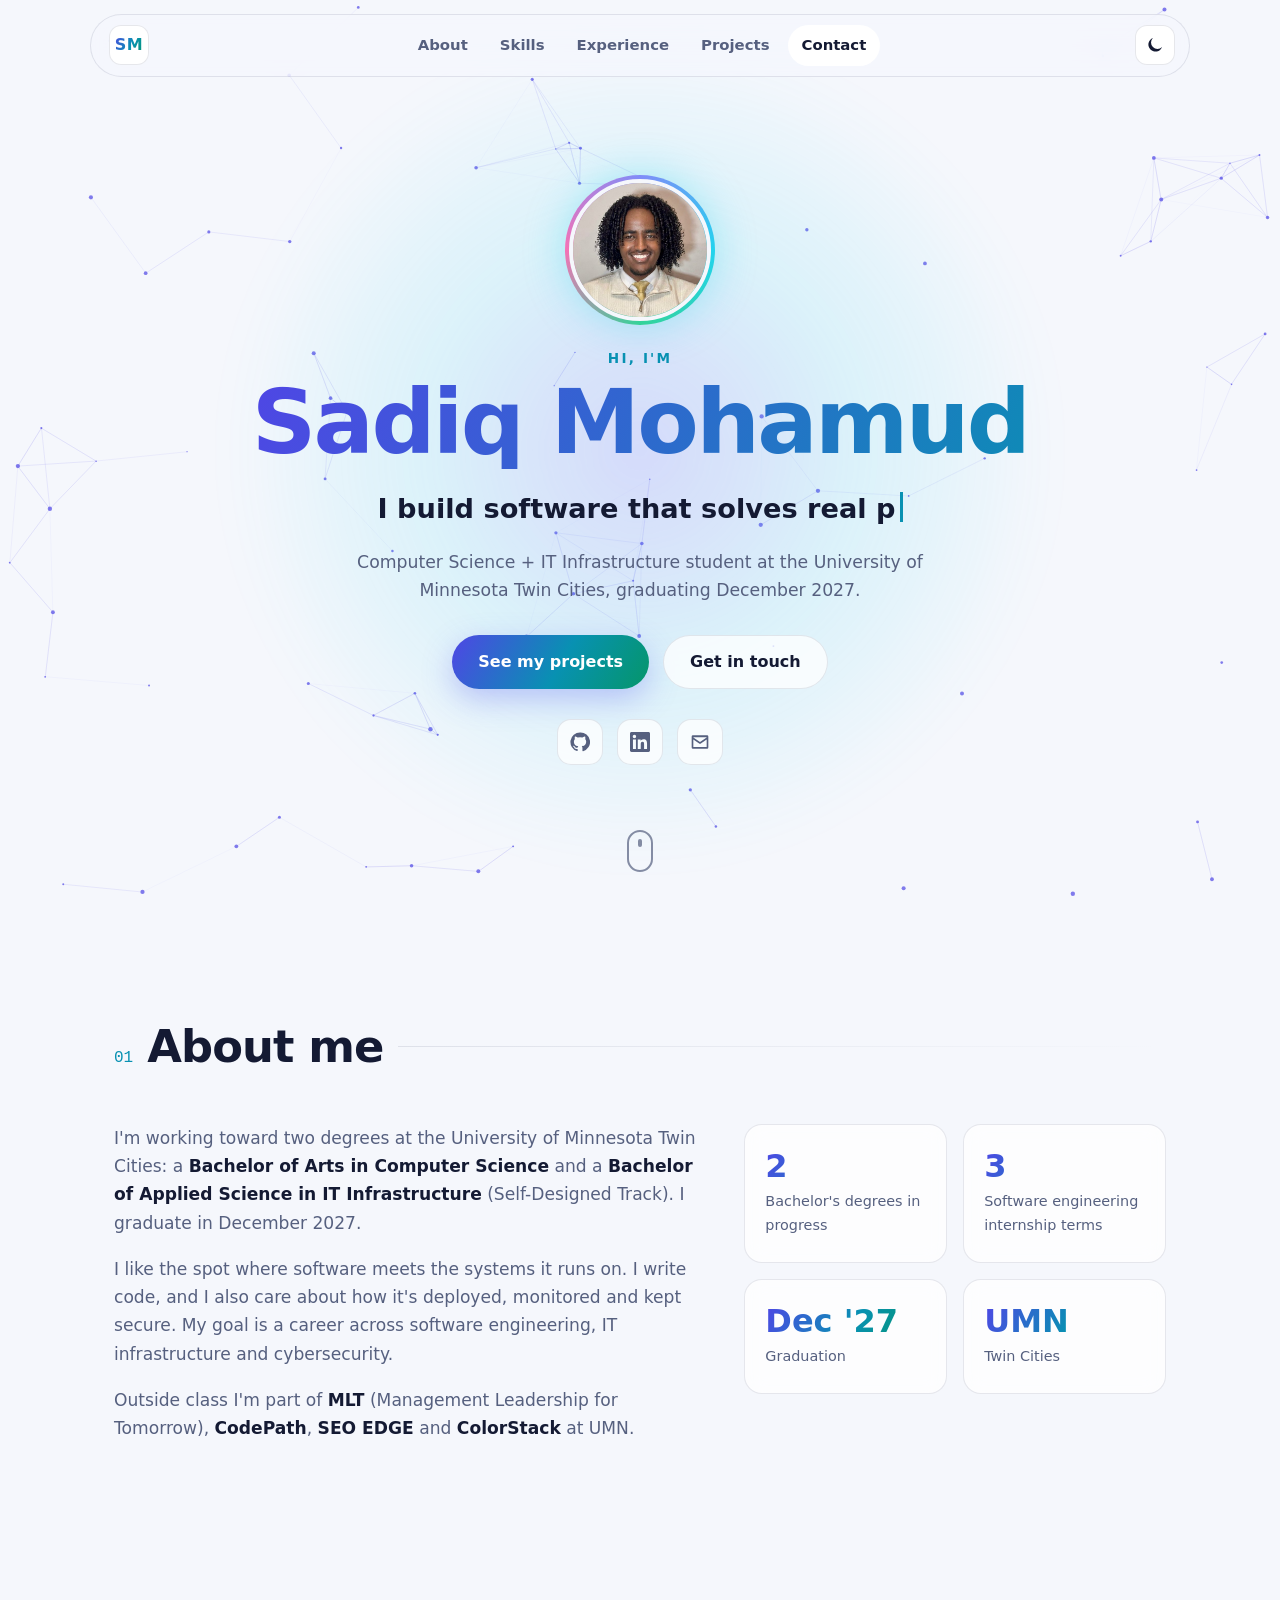
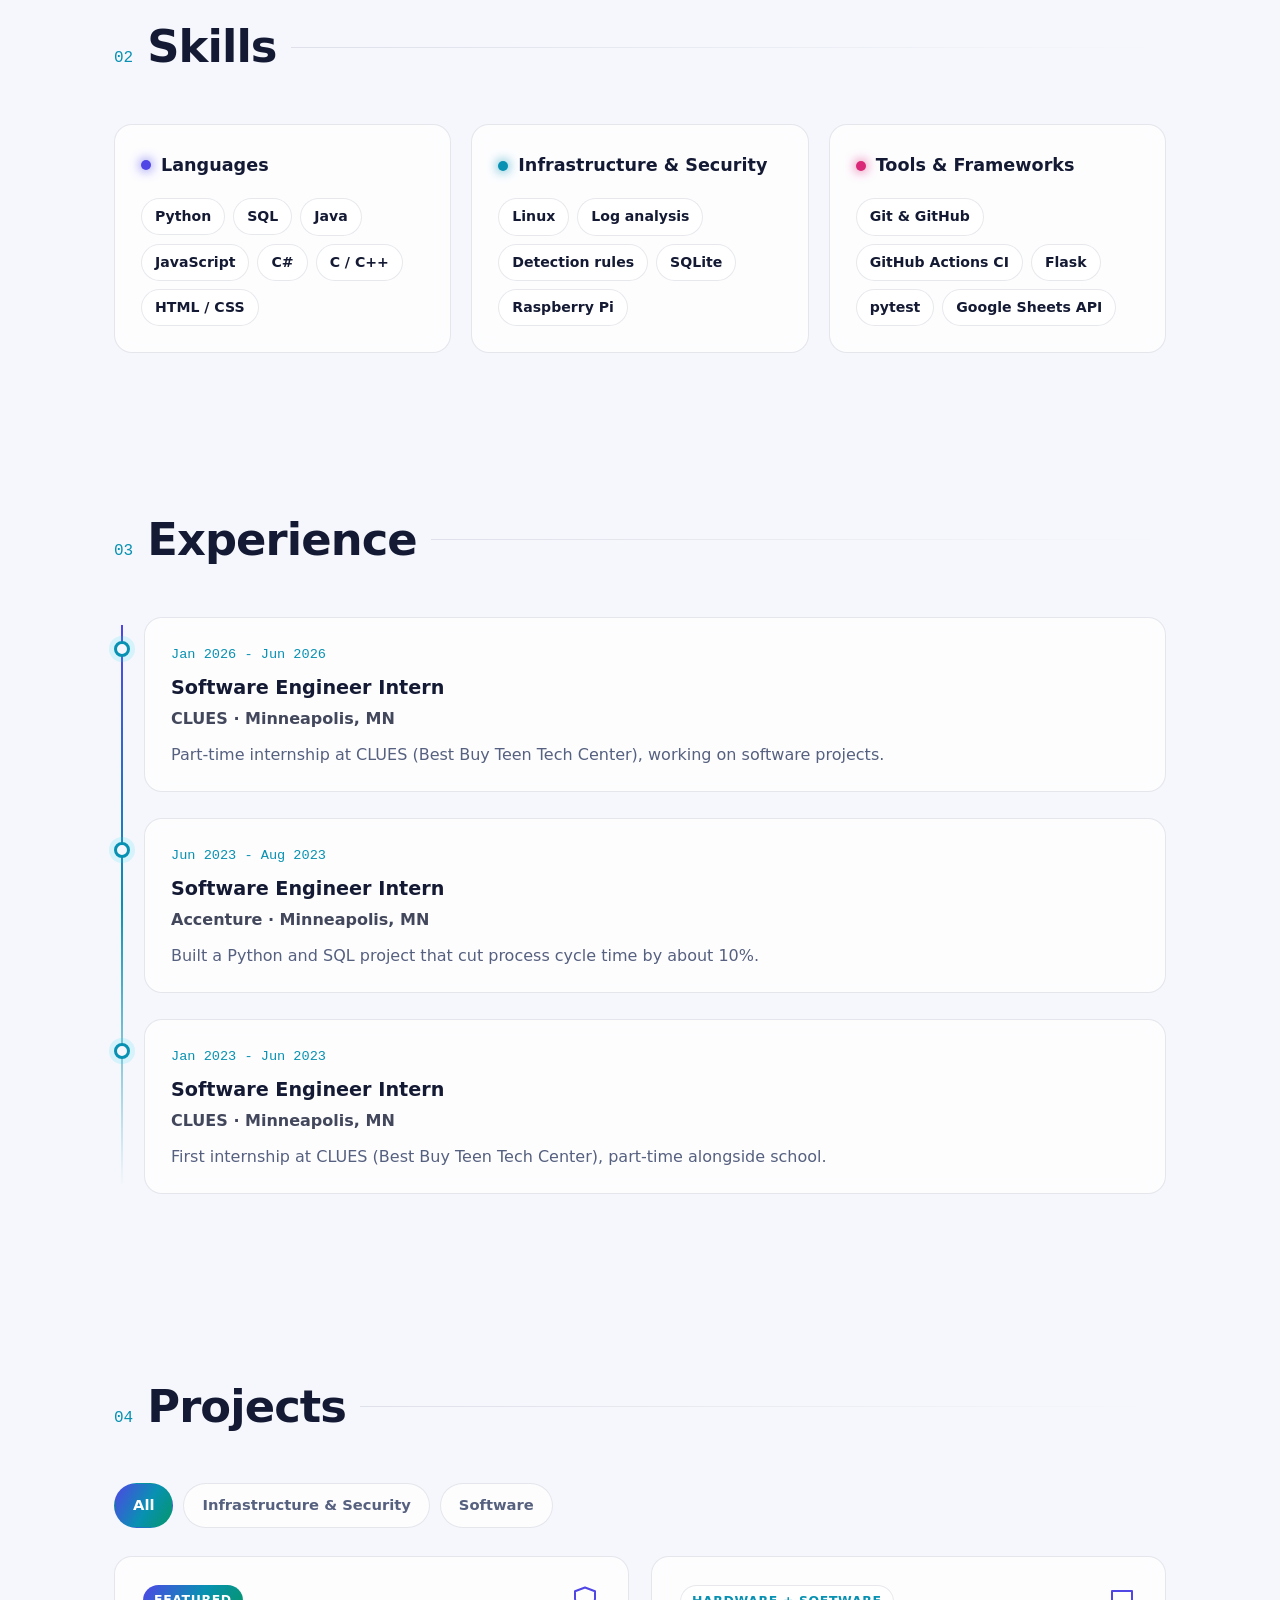
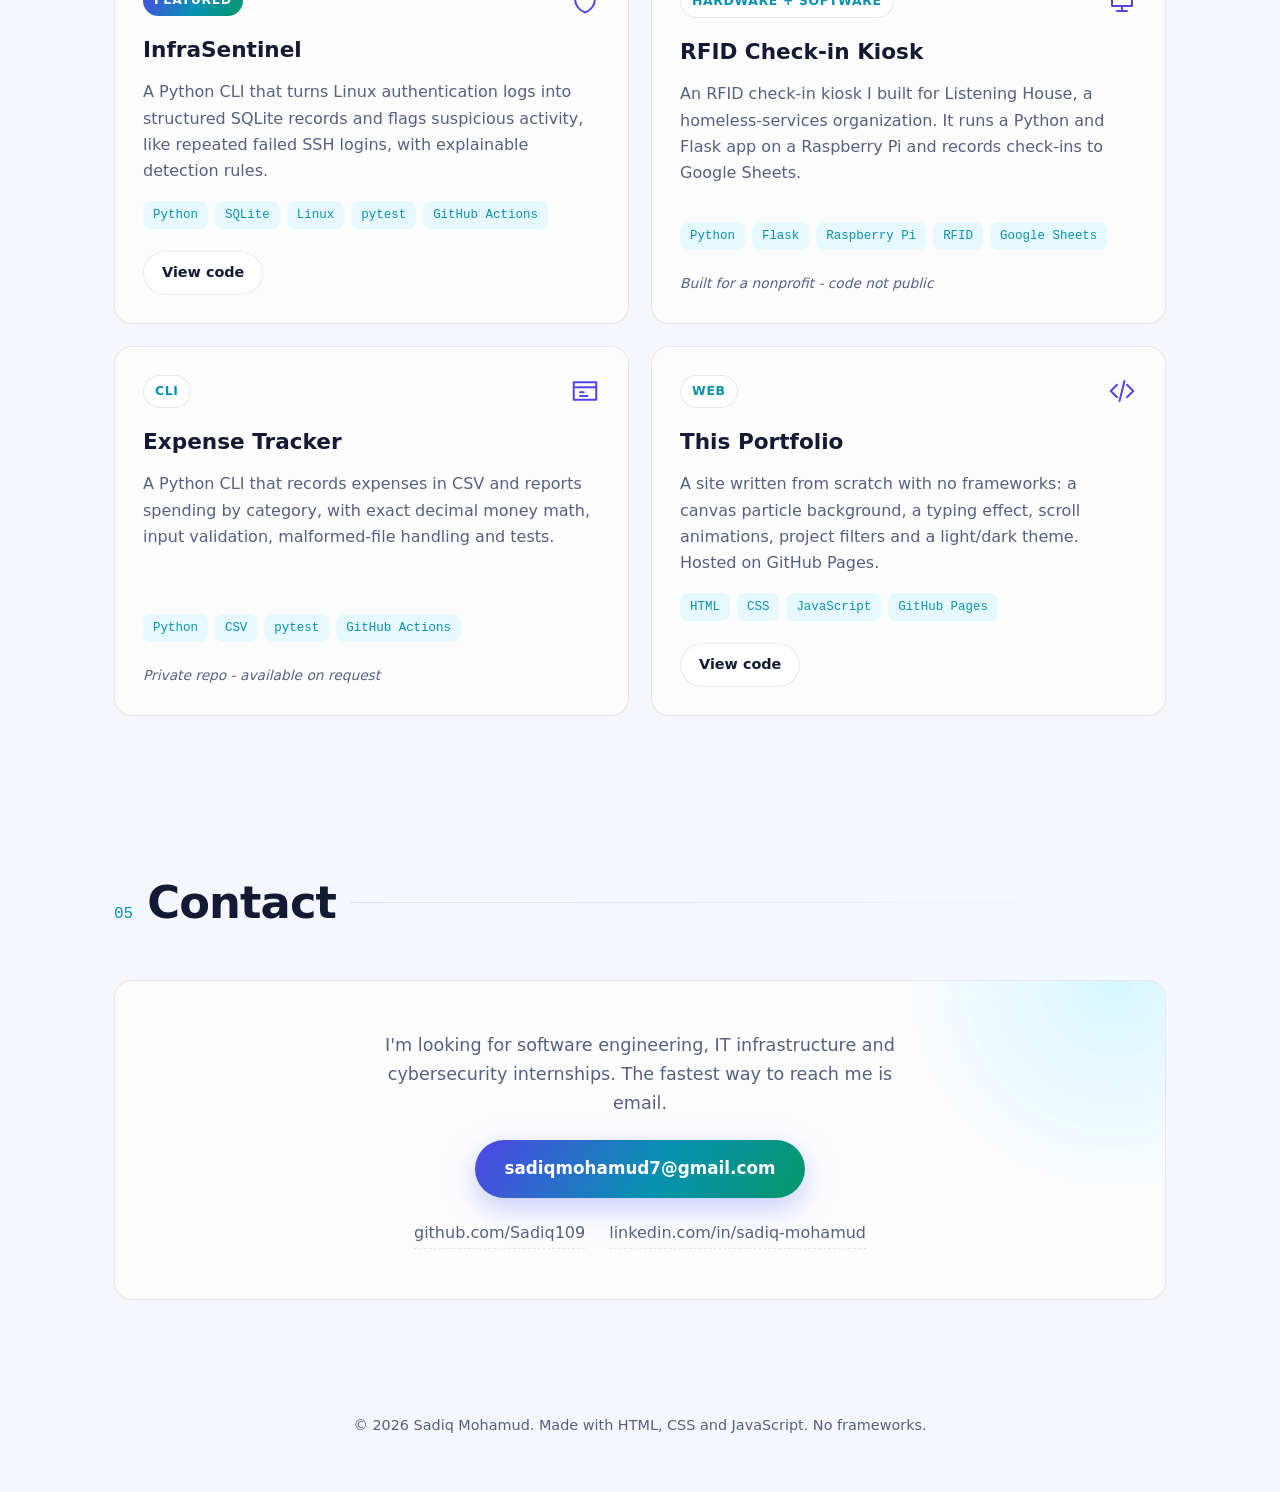
==== commit 0b88657a: "Restore file names after web upload" ====
--- a/index.html
+++ b/index.html
@@ -10,6 +10,7 @@
   <meta property="og:title" content="Sadiq Mohamud | Software, IT Infrastructure &amp; Security">
   <meta property="og:description" content="CS + IT Infrastructure student at UMN Twin Cities building practical software, infrastructure and security projects.">
   <meta property="og:url" content="https://sadiq109.github.io/portfolio-website/">
+  <meta property="og:image" content="https://sadiq109.github.io/portfolio-website/headshot.jpg">
   <meta name="twitter:card" content="summary">
   <link rel="icon" type="image/svg+xml" href="favicon.svg">
   <link rel="stylesheet" href="styles.css">
@@ -50,6 +51,7 @@
       <canvas id="particles" aria-hidden="true"></canvas>
       <div class="hero-glow" aria-hidden="true"></div>
       <div class="hero-inner">
+        <div class="avatar reveal"><img src="headshot.jpg" alt="Sadiq Mohamud" width="260" height="260"></div>
         <p class="eyebrow reveal">Hi, I'm</p>
         <h1 class="reveal">Sadiq Mohamud</h1>
         <p class="typed-line reveal">I build <span id="typed" class="typed"></span><span class="caret" aria-hidden="true"></span></p>
--- a/styles.css
+++ b/styles.css
@@ -90,7 +90,7 @@
 .icon-btn .moon { fill: currentColor; stroke: none; }
 [data-theme="dark"] .icon-btn .moon { display: none; }
 [data-theme="light"] .icon-btn .sun { display: none; }
-.menu-btn { display: none; flex-direction: column; gap: 4px; }
+.menu-btn { display: none; flex-direction: column; align-items: center; justify-content: center; gap: 4px; }
 .menu-btn span { display: block; width: 18px; height: 2px; background: currentColor; border-radius: 2px; transition: transform 0.25s ease, opacity 0.25s ease; }
 .menu-btn[aria-expanded="true"] span:nth-child(1) { transform: translateY(6px) rotate(45deg); }
 .menu-btn[aria-expanded="true"] span:nth-child(2) { opacity: 0; }
@@ -138,6 +138,18 @@
 .scroll-cue { position: absolute; bottom: 28px; left: 50%; transform: translateX(-50%); width: 26px; height: 42px; border: 2px solid var(--muted); border-radius: 14px; opacity: 0.7; }
 .scroll-cue span { position: absolute; top: 7px; left: 50%; width: 4px; height: 8px; margin-left: -2px; border-radius: 2px; background: var(--muted); animation: cue 1.8s ease-in-out infinite; }
 @keyframes cue { 0% { opacity: 0; transform: translateY(0); } 40% { opacity: 1; } 100% { opacity: 0; transform: translateY(14px); } }
+
+.avatar {
+  position: relative; width: 150px; height: 150px; margin: 0 auto 22px; border-radius: 50%; padding: 4px;
+  background: conic-gradient(from 0deg, #818cf8, #22d3ee, #34d399, #f472b6, #818cf8);
+  animation: spin 8s linear infinite; box-shadow: 0 0 40px rgba(34, 211, 238, 0.35);
+}
+.avatar img {
+  display: block; width: 100%; height: 100%; border-radius: 50%; object-fit: cover;
+  border: 4px solid var(--bg); animation: spin 8s linear infinite reverse;
+}
+@keyframes spin { to { transform: rotate(360deg); } }
+@media (max-width: 720px) { .avatar { width: 120px; height: 120px; } }
 
 /* Buttons */
 .btn {
@@ -261,7 +273,7 @@
   .nav-links {
     position: absolute; top: calc(100% + 10px); left: 0; right: 0;
     flex-direction: column; padding: 10px;
-    background: var(--nav-bg); backdrop-filter: blur(16px); -webkit-backdrop-filter: blur(16px);
+    background: var(--bg); box-shadow: var(--shadow); backdrop-filter: blur(16px); -webkit-backdrop-filter: blur(16px);
     border: 1px solid var(--border); border-radius: 18px;
     opacity: 0; transform: translateY(-10px); pointer-events: none; transition: opacity 0.25s ease, transform 0.25s ease;
   }
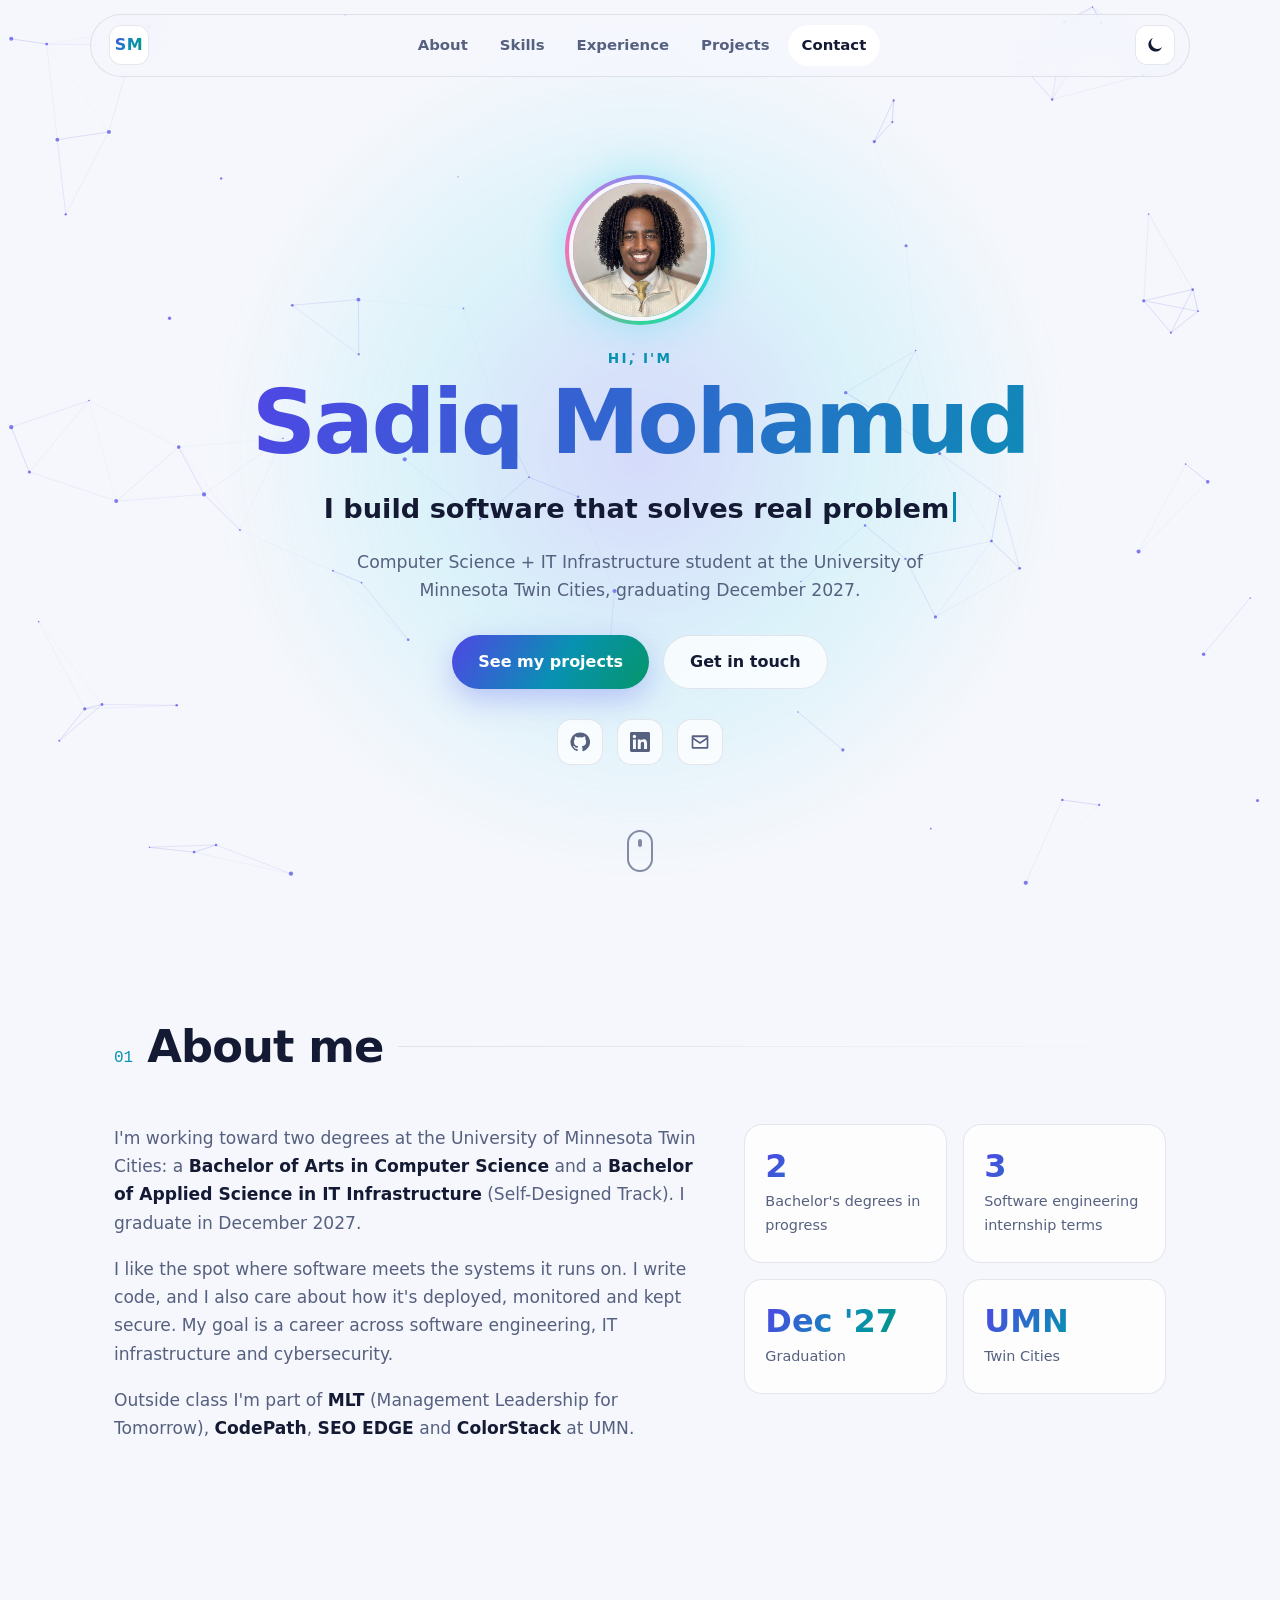
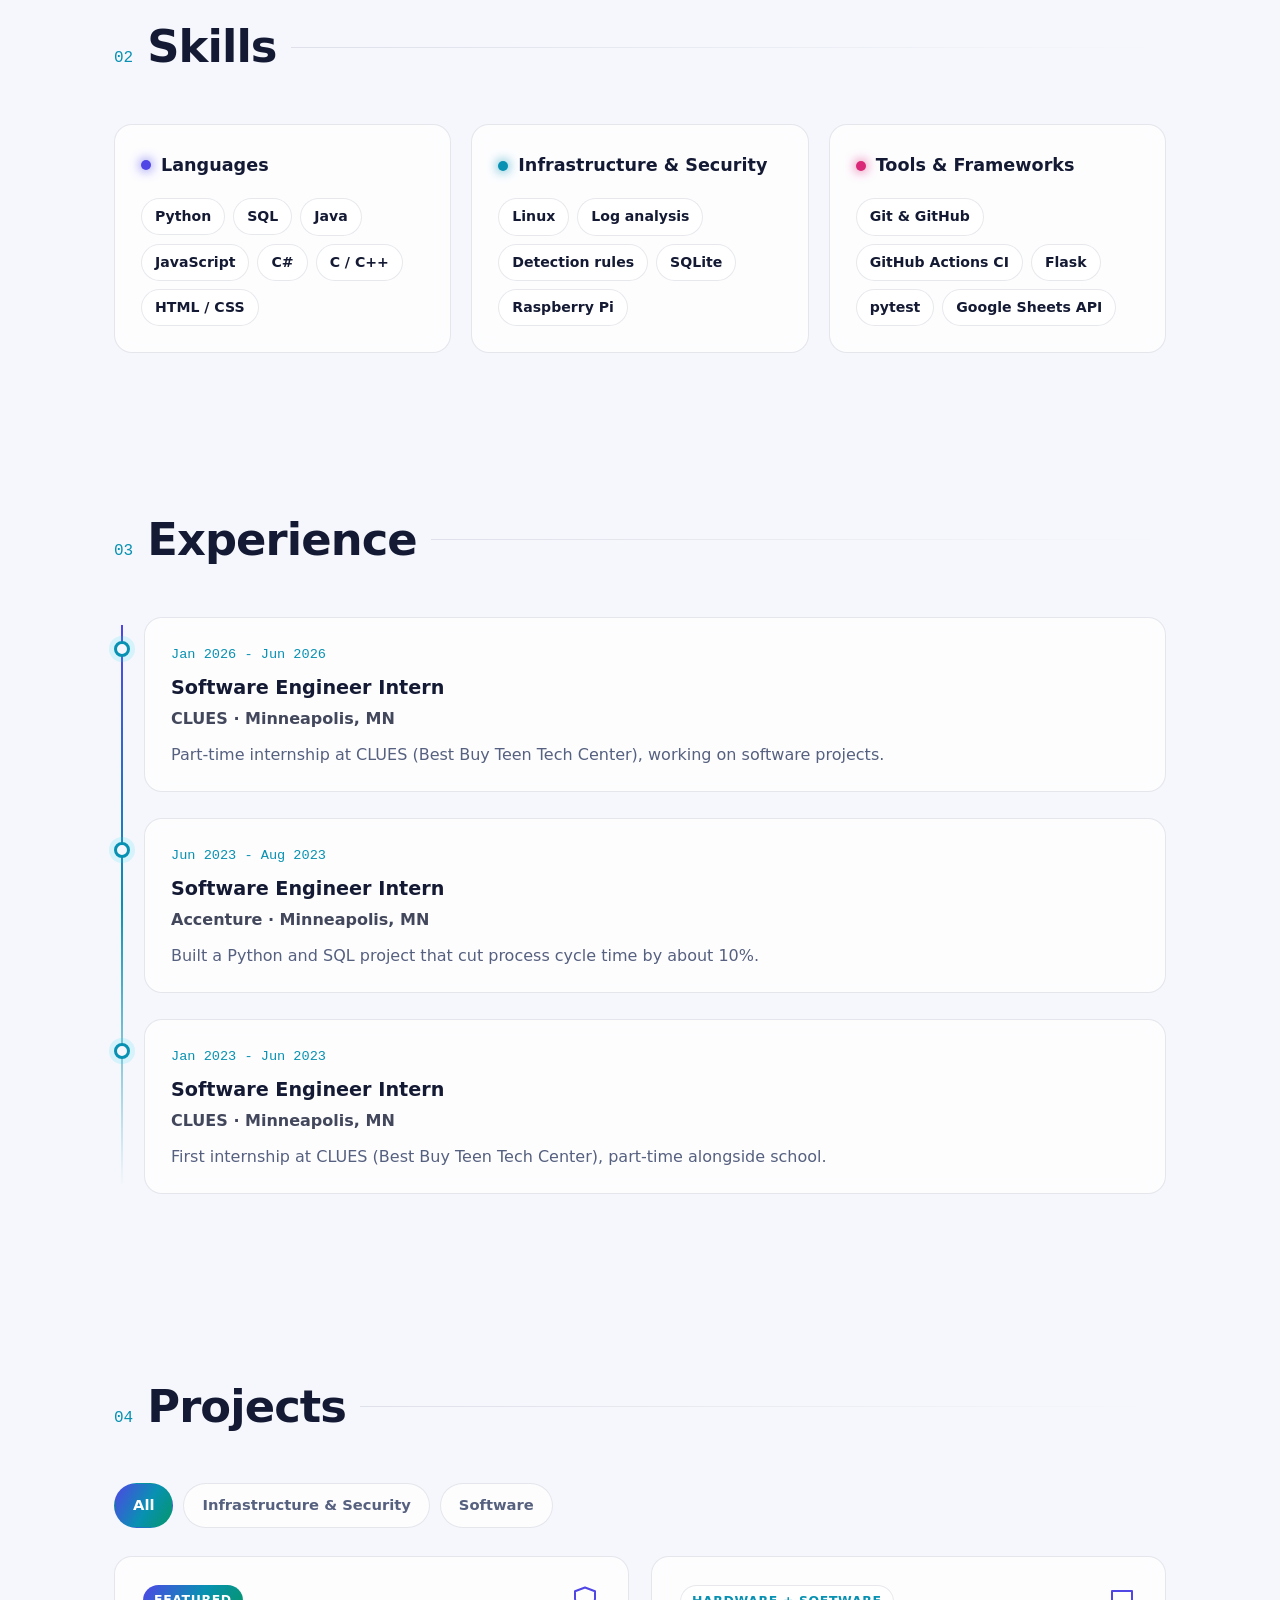
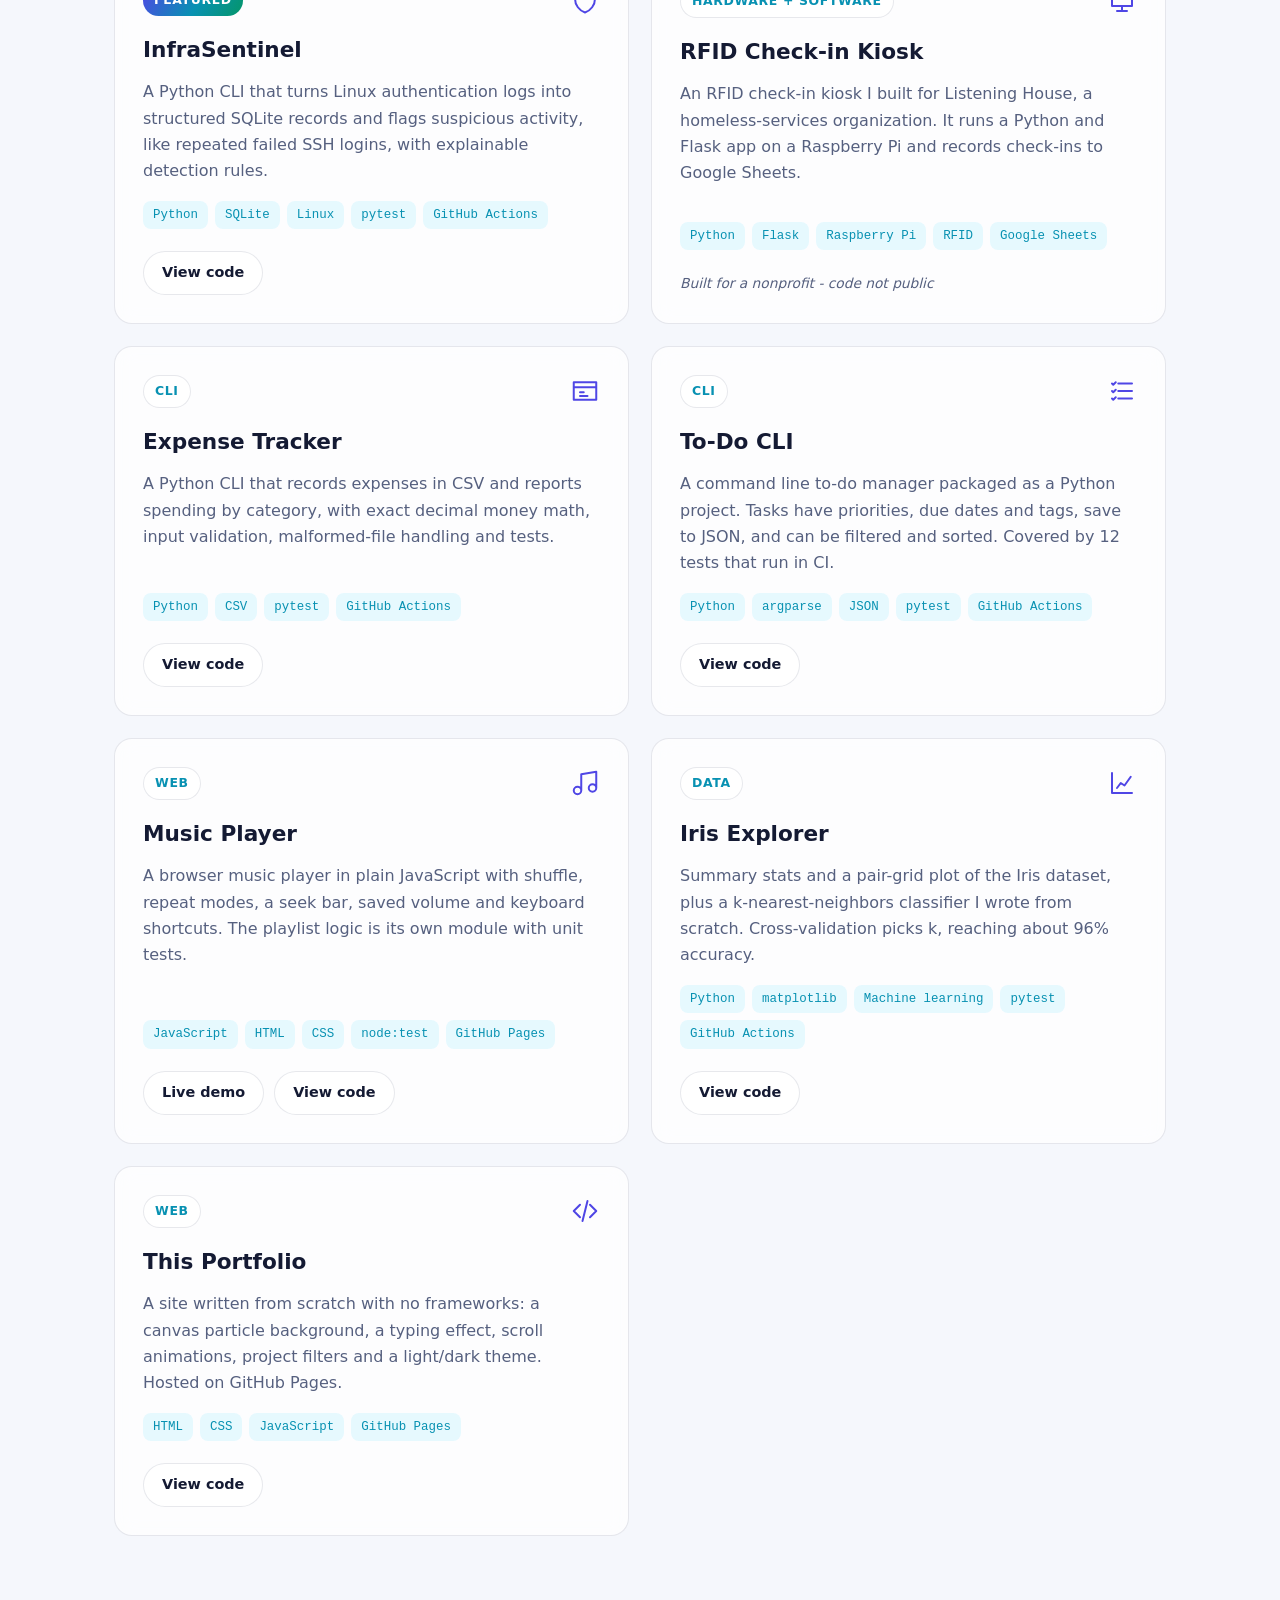
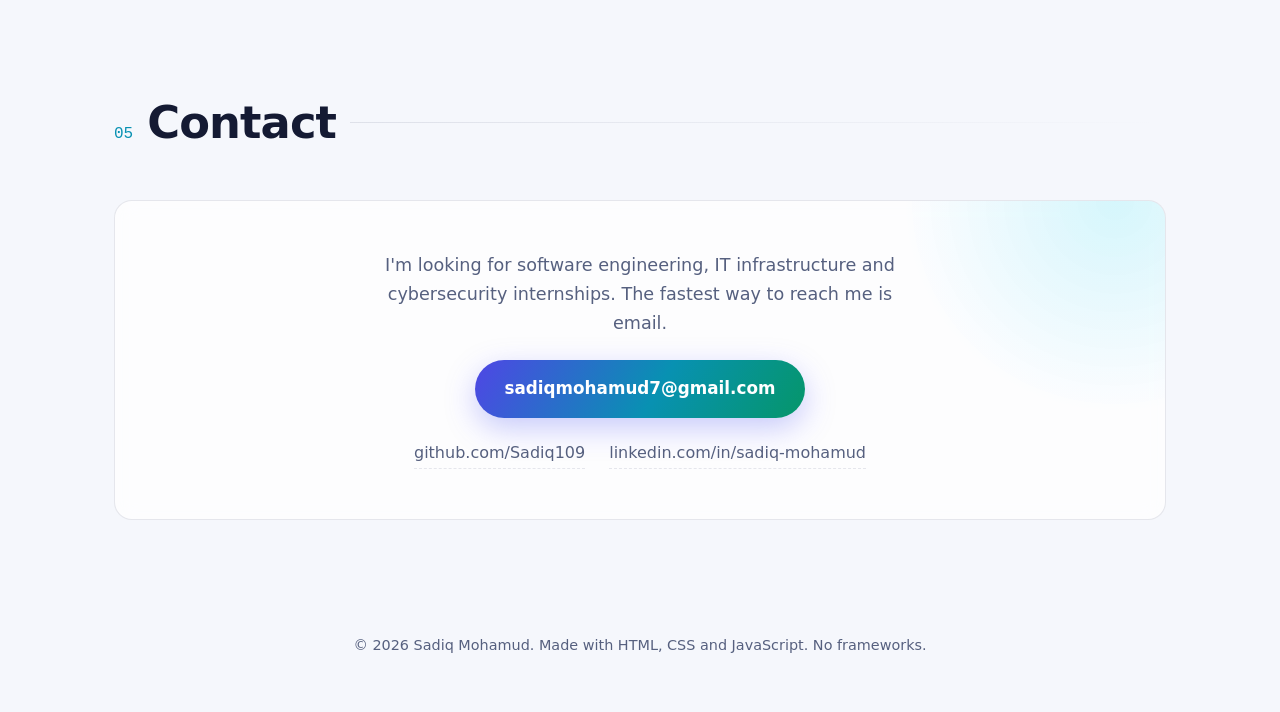
==== commit a7ed7041: "Add To-Do CLI, Music Player and Iris Explorer cards and link all public repos" ====
--- a/index.html
+++ b/index.html
@@ -193,7 +193,46 @@
           <h3>Expense Tracker</h3>
           <p>A Python CLI that records expenses in CSV and reports spending by category, with exact decimal money math, input validation, malformed-file handling and tests.</p>
           <ul class="tags"><li>Python</li><li>CSV</li><li>pytest</li><li>GitHub Actions</li></ul>
-          <div class="p-links"><span class="p-note">Private repo - available on request</span></div>
+          <div class="p-links">
+            <a class="btn small" href="https://github.com/Sadiq109/expense-tracker" target="_blank" rel="noopener noreferrer">View code</a>
+          </div>
+        </article>
+        <article class="project glass tilt reveal" data-cat="software">
+          <div class="p-top">
+            <span class="p-badge alt">CLI</span>
+            <svg class="p-icon" viewBox="0 0 24 24" aria-hidden="true"><path d="M9 6h11M9 12h11M9 18h11M4 6l1 1 2-2M4 12l1 1 2-2M4 18l1 1 2-2"/></svg>
+          </div>
+          <h3>To-Do CLI</h3>
+          <p>A command line to-do manager packaged as a Python project. Tasks have priorities, due dates and tags, save to JSON, and can be filtered and sorted. Covered by 12 tests that run in CI.</p>
+          <ul class="tags"><li>Python</li><li>argparse</li><li>JSON</li><li>pytest</li><li>GitHub Actions</li></ul>
+          <div class="p-links">
+            <a class="btn small" href="https://github.com/Sadiq109/todo-cli" target="_blank" rel="noopener noreferrer">View code</a>
+          </div>
+        </article>
+        <article class="project glass tilt reveal" data-cat="software">
+          <div class="p-top">
+            <span class="p-badge alt">Web</span>
+            <svg class="p-icon" viewBox="0 0 24 24" aria-hidden="true"><path d="M9 18V5l12-2v13M9 18a3 3 0 1 1-6 0 3 3 0 0 1 6 0zM21 16a3 3 0 1 1-6 0 3 3 0 0 1 6 0z"/></svg>
+          </div>
+          <h3>Music Player</h3>
+          <p>A browser music player in plain JavaScript with shuffle, repeat modes, a seek bar, saved volume and keyboard shortcuts. The playlist logic is its own module with unit tests.</p>
+          <ul class="tags"><li>JavaScript</li><li>HTML</li><li>CSS</li><li>node:test</li><li>GitHub Pages</li></ul>
+          <div class="p-links">
+            <a class="btn small" href="https://sadiq109.github.io/music-player/" target="_blank" rel="noopener noreferrer">Live demo</a>
+            <a class="btn small ghost" href="https://github.com/Sadiq109/music-player" target="_blank" rel="noopener noreferrer">View code</a>
+          </div>
+        </article>
+        <article class="project glass tilt reveal" data-cat="software">
+          <div class="p-top">
+            <span class="p-badge alt">Data</span>
+            <svg class="p-icon" viewBox="0 0 24 24" aria-hidden="true"><path d="M4 20V4M4 20h16M8 16l3-4 3 2 5-7"/></svg>
+          </div>
+          <h3>Iris Explorer</h3>
+          <p>Summary stats and a pair-grid plot of the Iris dataset, plus a k-nearest-neighbors classifier I wrote from scratch. Cross-validation picks k, reaching about 96% accuracy.</p>
+          <ul class="tags"><li>Python</li><li>matplotlib</li><li>Machine learning</li><li>pytest</li><li>GitHub Actions</li></ul>
+          <div class="p-links">
+            <a class="btn small" href="https://github.com/Sadiq109/Sadiq-visualization" target="_blank" rel="noopener noreferrer">View code</a>
+          </div>
         </article>
         <article class="project glass tilt reveal" data-cat="software">
           <div class="p-top">
